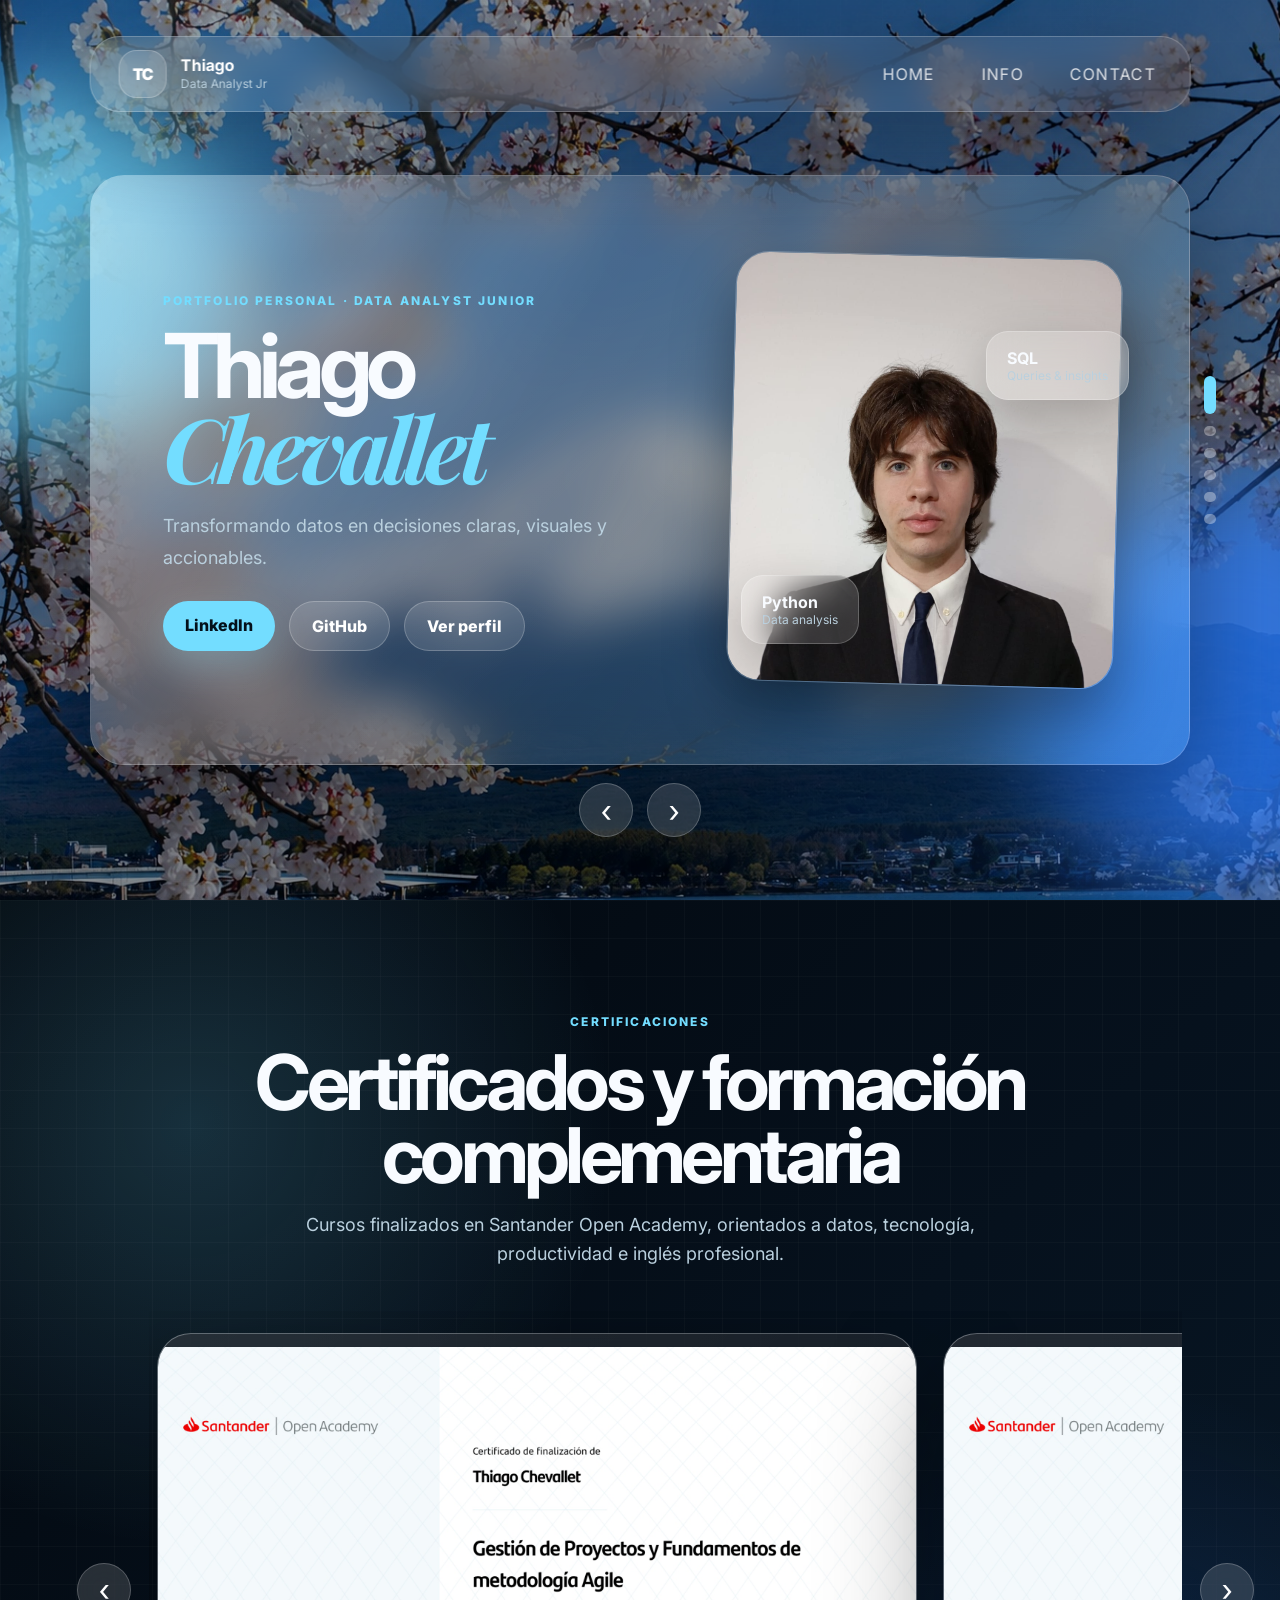
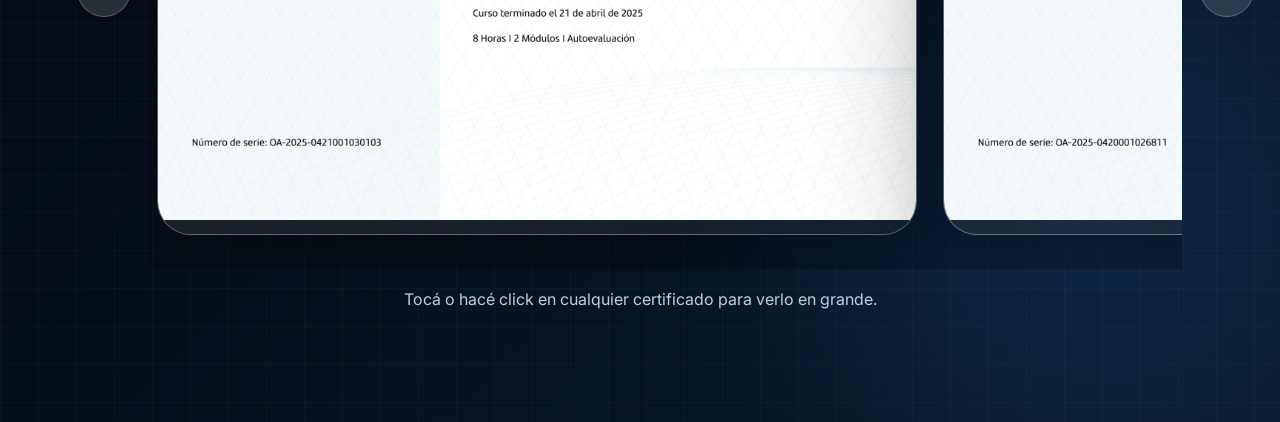
==== index.html @ ec5075a6 "se editó el index" ====
<!doctype html>
<html lang="es">
<head>
  <meta charset="UTF-8" />
  <meta name="viewport" content="width=device-width, initial-scale=1.0" />
  <title>Thiago Chevallet | Data Analyst Jr</title>
  <link rel="preconnect" href="https://fonts.googleapis.com">
  <link rel="preconnect" href="https://fonts.gstatic.com" crossorigin>
  <link href="https://fonts.googleapis.com/css2?family=Inter:wght@400;500;600;700;800;900&family=Playfair+Display:wght@600;700&display=swap" rel="stylesheet">
  <link rel="stylesheet" href="styles.css" />
</head>
<body>
  <main class="stage" aria-label="Portfolio artístico de Thiago Chevallet">
    <div class="ambient ambient-a"></div>
    <div class="ambient ambient-b"></div>
    <div class="grain"></div>

    <header class="topbar">
      <a class="brand" href="#" aria-label="Inicio">
        <span class="brand-mark">TC</span>
        <span class="brand-copy">
          <strong>Thiago</strong>
          <small>Data Analyst Jr</small>
        </span>
      </a>
      <nav>
        <button data-jump="0">Home</button>
        <button data-jump="2">Info</button>
        <button data-jump="6">Contact</button>
      </nav>
    </header>

    <section class="carousel" id="carousel">
      <article class="slide active" data-theme="hero">
        <div class="art-card hero-card">
          <div class="copy">
            <span class="eyebrow">Portfolio personal · Data Analyst Junior</span>
            <h1>Thiago<br><span>Chevallet</span></h1>
            <p>Transformando datos en decisiones claras, visuales y accionables.</p>
            <div class="actions">
              <a href="https://www.linkedin.com/in/thiago-chevallet/" target="_blank" rel="noreferrer">LinkedIn</a>
              <a href="#" class="ghost">GitHub</a>
              <button data-jump="2">Ver perfil</button>
            </div>
          </div>
          <div class="portrait-frame">
            <img src="assets/thiago.jpg" alt="Foto profesional de Thiago Chevallet">
          </div>
          <div class="floating-card card-one">
            <strong>Python</strong><span>Data analysis</span>
          </div>
          <div class="floating-card card-two">
            <strong>SQL</strong><span>Queries & insights</span>
          </div>
        </div>
      </article>

      <article class="slide" data-theme="quote">
        <div class="art-card quote-card">
          <span class="eyebrow">Inspiración</span>
          <blockquote>
            “Tu trabajo va a llenar gran parte de tu vida, la única manera de estar realmente satisfecho es hacer lo que creas que es un gran trabajo.”
          </blockquote>
          <p>Y la única manera de hacer un gran trabajo es amar lo que haces.</p>
          <cite>— Steve Jobs</cite>
        </div>
      </article>

      <article class="slide" data-theme="about">
        <div class="art-card split-card">
          <div class="copy">
            <span class="eyebrow">Sobre mí</span>
            <h2>Curiosidad, análisis y aprendizaje constante.</h2>
            <p>Soy estudiante de la Licenciatura en Sistemas de la Información en la UADER FCyT, con una fuerte motivación por iniciar mi carrera profesional como Analista de Datos Junior.</p>
            <p>Me destaco por mi capacidad analítica, curiosidad constante y enfoque autodidacta para incorporar herramientas clave del análisis de datos.</p>
          </div>
          <div class="info-grid">
            <div><b>23</b><span>años</span></div>
            <div><b>UADER</b><span>FCyT</span></div>
            <div><b>2°</b><span>año en curso</span></div>
            <div><b>CDU</b><span>Concepción del Uruguay</span></div>
          </div>
        </div>
      </article>

    <article class="slide" data-theme="skills">
  <div class="art-card dashboard-card">
    <div class="copy">
      <span class="eyebrow">Skills</span>
      <h2>Herramientas para leer, ordenar y visualizar datos.</h2>

      <button class="subjects-button" id="subjectsButton">
        Materias promocionadas
      </button>
    </div>

    <div class="skill-board" id="skillsPanel">
      <div class="skill"><span>Python</span><i style="--w:89%"></i></div>
      <div class="skill"><span>SQL</span><i style="--w:86%"></i></div>
      <div class="skill"><span>Excel</span><i style="--w:88%"></i></div>
      <div class="skill"><span>Power BI</span><i style="--w:84%"></i></div>
      <div class="skill"><span>Inglés técnico</span><i style="--w:82%"></i></div>
      <div class="skill"><span>Análisis de datos</span><i style="--w:90%"></i></div>
    </div>

    <div class="subjects-panel hidden" id="subjectsPanel">
      <div class="subject-item">Arquitectura de computadoras</div>
      <div class="subject-item">Cálculo diferencial e integral</div>
      <div class="subject-item">Derechos humanos y tecnología</div>
      <div class="subject-item">Fundamentos de programación</div>
      <div class="subject-item">Fundamentos de computación</div>
      <div class="subject-item">Lecto comprensión en inglés</div>
      <div class="subject-item">Lógica y álgebra</div>
      <div class="subject-item">Sistemas y organizaciones</div>
    </div>
  </div>
</article>

      <article class="slide" data-theme="goal">
        <div class="art-card goal-card">
          <span class="eyebrow">Objetivo profesional</span>
          <h2>Primera oportunidad como Data Analyst Jr.</h2>
          <p>Busco aplicar mis conocimientos en contextos reales, aprender de equipos con experiencia y aportar valor desde los datos.</p>
          <div class="mini-cards">
            <span>Dashboards</span>
            <span>Reportes</span>
            <span>Automatización</span>
            <span>Insights</span>
          </div>
        </div>
      </article>

   <article class="slide" data-theme="contact">
  <div class="art-card contact-card">

    <span class="eyebrow">Contacto</span>

    <h2>
      ¿Buscás un Data Analyst Jr con ganas de aprender y aportar valor?
    </h2>

    <p>
      Conectemos y conversemos sobre oportunidades, proyectos o desafíos donde
      los datos puedan generar impacto.
    </p>

    <div class="actions center">

      <a
        href="https://www.linkedin.com/in/thiago-chevallet/"
        target="_blank"
        rel="noreferrer"
      >
        Contactar por LinkedIn
      </a>

      <a
        href="https://github.com/kecleon20"
        target="_blank"
        rel="noreferrer"
        class="ghost"
      >
        Ver GitHub
      </a>

      <a
        href="mailto:chevallierthiago@gmail.com?subject=Contacto%20Portfolio%20Thiago%20Chevallet&body=Hola%20Thiago,%20vi%20tu%20portfolio%20y%20quiero%20contactarte."
        class="ghost"
      >
        Correo
      </a>

    </div>

    <p class="email-text">
      chevallierthiago@gmail.com
    </p>

  </div>
</article>
</section>

<div class="controls" aria-label="Controles del carrusel">
  <button id="prev" aria-label="Slide anterior">‹</button>
  <button id="next" aria-label="Slide siguiente">›</button>
</div>

<div class="dots" id="dots" aria-label="Indicadores del carrusel"></div>
</main>
<section class="certificates-section" id="certificaciones">
  <div class="certificates-header">
    <span class="eyebrow">Certificaciones</span>
    <h2>Certificados y formación complementaria</h2>
    <p>
      Cursos finalizados en Santander Open Academy, orientados a datos,
      tecnología, productividad e inglés profesional.
    </p>
  </div>

  <div class="certificates-slider">
    <button class="cert-control" id="certPrev" aria-label="Certificado anterior">‹</button>

    <div class="certificates-track" id="certificatesTrack">
      <article class="certificate-card">
        <button class="certificate-open" type="button" aria-label="Ampliar certificado Gestión de Proyectos y Agile">
          <img src="./assets/cert-agile.jpg" alt="Certificado Gestión de Proyectos y Agile" loading="lazy">
        </button>
      </article>

      <article class="certificate-card">
        <button class="certificate-open" type="button" aria-label="Ampliar certificado Introducción a la Ciencia de Datos">
          <img src="./assets/cert-data.jpg" alt="Certificado Introducción a la Ciencia de Datos" loading="lazy">
        </button>
      </article>

      <article class="certificate-card">
        <button class="certificate-open" type="button" aria-label="Ampliar certificado Business English">
          <img src="./assets/cert-english.jpg" alt="Certificado Business English" loading="lazy">
        </button>
      </article>

      <article class="certificate-card">
        <button class="certificate-open" type="button" aria-label="Ampliar certificado Excel">
          <img src="./assets/cert-excel.jpg" alt="Certificado Excel" loading="lazy">
        </button>
      </article>

      <article class="certificate-card">
        <button class="certificate-open" type="button" aria-label="Ampliar certificado Python">
          <img src="./assets/cert-python.jpg" alt="Certificado Python" loading="lazy">
        </button>
      </article>

      <article class="certificate-card">
        <button class="certificate-open" type="button" aria-label="Ampliar certificado Escritura efectiva y persuasiva">
          <img src="./assets/cert-writing.jpg" alt="Certificado Escritura efectiva y persuasiva" loading="lazy">
        </button>
      </article>

      <article class="certificate-card">
        <button class="certificate-open" type="button" aria-label="Ampliar certificado C1 Inglés">
          <img src="./assets/C1-ingles.jpg" data-fallbacks="./assets/C1-ingles.png,./assets/C1-ingles.webp,./assets/C1-ingles.jpeg,./assetts/C1-imagenes/C1-ingles.jpg,./assetts/C1-imagenes/C1-ingles.png,./assetts/C1-imagenes/C1-ingles.webp,./assetts/C1-imagenes/C1-ingles.jpeg" alt="Certificado C1 Inglés" loading="lazy">
        </button>
      </article>
    </div>

    <button class="cert-control" id="certNext" aria-label="Certificado siguiente">›</button>
  </div>

  <p class="cert-hint">Tocá o hacé click en cualquier certificado para verlo en grande.</p>
</section>

<div class="image-lightbox" id="imageLightbox" aria-hidden="true">
  <div class="lightbox-panel" role="dialog" aria-modal="true" aria-label="Vista ampliada del certificado">
    <div class="lightbox-toolbar">
      <button type="button" id="zoomOut" aria-label="Alejar">−</button>
      <button type="button" id="zoomReset" aria-label="Restablecer zoom">100%</button>
      <button type="button" id="zoomIn" aria-label="Acercar">+</button>
      <a id="openFullImage" href="#" target="_blank" rel="noreferrer">Ver completa</a>
      <button type="button" id="closeLightbox" aria-label="Cerrar">×</button>
    </div>
    <div class="lightbox-canvas" id="lightboxCanvas">
      <img id="lightboxImage" src="" alt="Certificado ampliado">
    </div>
  </div>
</div>

<script src="script.js"></script>
</body>
</html>
---- styles.css ----
:root {
  --bg-dark: #02070d;
  --bg-blue: #06111d;

  --text-main: #f8fbff;
  --text-muted: #bad0de;

  --cyan: #73ddff;
  --blue: #2c7dff;

  --glass-bg: rgba(255, 255, 255, 0.12);
  --glass-soft: rgba(255, 255, 255, 0.08);
  --border-soft: rgba(255, 255, 255, 0.22);

  --shadow-lg: 0 45px 120px rgba(0, 0, 0, 0.42);
  --shadow-md: 0 30px 80px rgba(0, 0, 0, 0.28);

  --radius-xl: 34px;
  --radius-lg: 30px;
  --radius-md: 22px;

  --transition: 0.25s ease;
}

/* =========================
   RESET BASE
========================= */

* {
  box-sizing: border-box;
}

html,
body {
  margin: 0;
  width: 100%;
  min-height: 100%;
  font-family: Inter, system-ui, sans-serif;
  background: var(--bg-dark);
  color: var(--text-main);
}

body {
  overflow-x: hidden;
  overflow-y: auto;
}
button,
a {
  font: inherit;
}

/* =========================
   BACKGROUND GENERAL
========================= */

.stage {
  position: relative;
  width: 100vw;
  height: 100vh;
  overflow: hidden;

  background:
    radial-gradient(circle at 20% 15%, rgba(115, 221, 255, 0.25), transparent 30%),
    radial-gradient(circle at 80% 80%, rgba(44, 125, 255, 0.22), transparent 30%),
    linear-gradient(135deg, #06111d, #02070d 60%, #081827);
}

/* Fondo principal: assets/hero.jpg */
.stage::before {
  content: "";
  position: absolute;
  inset: 0;

  background-image: url("assets/hero.jpg");
  background-size: cover;
  background-position: center;
  background-repeat: no-repeat;

  opacity: 0.55;
  filter: none;
  transform: none;
  pointer-events: none;
}

.grain {
  position: absolute;
  inset: 0;
  pointer-events: none;
  opacity: 0.18;

  background-image:
    linear-gradient(0deg, rgba(255, 255, 255, 0.03) 1px, transparent 1px),
    linear-gradient(90deg, rgba(255, 255, 255, 0.03) 1px, transparent 1px);
  background-size: 42px 42px;
}

.ambient {
  position: absolute;
  border-radius: 999px;
  filter: blur(50px);
  opacity: 0.75;
  animation: float 9s ease-in-out infinite alternate;
}

.ambient-a {
  width: 360px;
  height: 360px;
  top: 10%;
  left: -120px;
  background: var(--cyan);
}

.ambient-b {
  width: 420px;
  height: 420px;
  right: -160px;
  bottom: 0;
  background: var(--blue);
  animation-delay: 1.4s;
}

@keyframes float {
  to {
    transform: translate3d(35px, -25px, 0) scale(1.08);
  }
}

/* =========================
   NAVBAR
========================= */

.topbar {
  position: absolute;
  z-index: 20;
  top: 4vh;
  left: 50%;
  transform: translateX(-50%);

  width: min(1120px, 86vw);
  height: 76px;
  padding: 0 28px;

  display: flex;
  align-items: center;
  justify-content: space-between;

  border: 1px solid var(--border-soft);
  border-radius: var(--radius-lg);
  background: var(--glass-soft);
  backdrop-filter: blur(22px);
  box-shadow: var(--shadow-md);
}

.brand {
  display: flex;
  align-items: center;
  gap: 14px;

  color: white;
  text-decoration: none;
}

.brand-mark {
  width: 48px;
  height: 48px;

  display: grid;
  place-items: center;

  border: 1px solid var(--border-soft);
  border-radius: 18px;
  background: rgba(255, 255, 255, 0.16);

  font-weight: 900;
  letter-spacing: -1px;
}

.brand-copy {
  display: flex;
  flex-direction: column;
  line-height: 1.05;
}

.brand-copy small {
  margin-top: 4px;
  color: var(--text-muted);
  font-size: 12px;
}

.topbar nav {
  display: flex;
  gap: 34px;
}

.topbar nav button {
  border: 0;
  background: transparent;
  color: white;

  text-transform: uppercase;
  letter-spacing: 0.08em;

  opacity: 0.82;
  cursor: pointer;
  transition: var(--transition);
}

.topbar nav button:hover {
  opacity: 1;
  color: var(--cyan);
}

/* =========================
   CAROUSEL
========================= */

.carousel {
  height: 100%;
  display: flex;
  transition: transform 0.9s cubic-bezier(0.22, 0.9, 0.22, 1);
}

.slide {
  min-width: 100vw;
  height: 100vh;
  padding: 130px 6vw 90px;

  display: grid;
  place-items: center;
}

/* =========================
   CARDS BASE
========================= */

.art-card {
  position: relative;
  width: min(1120px, 86vw);
  min-height: 590px;
  padding: 70px 72px;
  overflow: hidden;

  border: 1px solid var(--border-soft);
  border-radius: var(--radius-xl);
  background: linear-gradient(
    135deg,
    rgba(255, 255, 255, 0.18),
    rgba(255, 255, 255, 0.06)
  );
  backdrop-filter: blur(26px);
  box-shadow: var(--shadow-lg);
}

.art-card::before {
  content: "";
  position: absolute;
  inset: 0;

  background: linear-gradient(
    120deg,
    rgba(255, 255, 255, 0.22),
    transparent 40%,
    rgba(115, 221, 255, 0.14)
  );

  pointer-events: none;
}

.copy {
  position: relative;
  z-index: 2;
  max-width: 580px;
}

.eyebrow {
  display: inline-flex;
  margin-bottom: 18px;

  color: var(--cyan);
  font-size: 12px;
  font-weight: 800;
  letter-spacing: 0.18em;
  text-transform: uppercase;
}

.art-card h2,
.hero-card h1 {
  margin: 0;
  letter-spacing: -0.07em;
  line-height: 0.9;
}

.hero-card h1 {
  font-size: clamp(46px, 7vw, 92px);
}

.hero-card h1 span {
  color: var(--cyan);
  font-family: "Playfair Display", serif;
  font-style: italic;
}

.art-card h2 {
  font-size: clamp(38px, 5.8vw, 76px);
}

.art-card p {
  position: relative;
  z-index: 2;

  color: var(--text-muted);
  font-size: 18px;
  line-height: 1.75;
}

/* =========================
   HERO
========================= */

.hero-card {
  display: grid;
  grid-template-columns: 1.08fr 0.8fr;
  align-items: center;
  gap: 46px;
}

.portrait-frame {
  position: relative;
  z-index: 2;

  height: 430px;
  overflow: hidden;

  border: 1px solid var(--border-soft);
  border-radius: var(--radius-xl);
  box-shadow: 0 30px 60px rgba(0, 0, 0, 0.35);

  transform: rotate(1.5deg);
}

.portrait-frame img {
  width: 100%;
  height: 100%;
  object-fit: cover;
  object-position: 50% 18%;
  filter: saturate(0.95) contrast(1.05);
}

/* =========================
   BUTTONS
========================= */

.actions {
  position: relative;
  z-index: 5;

  display: flex;
  flex-wrap: wrap;
  gap: 14px;

  margin-top: 28px;
}

.actions a,
.actions button {
  padding: 14px 22px;

  border: 0;
  border-radius: 999px;

  background: var(--cyan);
  color: #03101a;

  font-weight: 800;
  text-decoration: none;

  cursor: pointer;
  box-shadow: 0 14px 35px rgba(115, 221, 255, 0.22);
  transition: var(--transition);
}

.actions .ghost,
.actions button {
  border: 1px solid var(--border-soft);
  background: rgba(255, 255, 255, 0.12);
  color: white;
  box-shadow: none;
}

.actions a:hover,
.actions button:hover {
  transform: translateY(-3px);
}

/* =========================
   FLOATING CARDS
========================= */

.floating-card {
  position: absolute;
  z-index: 4;

  display: flex;
  flex-direction: column;

  padding: 16px 20px;

  border: 1px solid var(--border-soft);
  border-radius: var(--radius-md);
  background: rgba(255, 255, 255, 0.13);
  backdrop-filter: blur(18px);
  box-shadow: 0 18px 50px rgba(0, 0, 0, 0.24);
}

.floating-card span {
  color: var(--text-muted);
  font-size: 12px;
}

.card-one {
  right: 330px;
  bottom: 120px;
}

.card-two {
  top: 155px;
  right: 60px;
}

/* =========================
   QUOTE
========================= */

.quote-card {
  display: flex;
  flex-direction: column;
  justify-content: center;
  text-align: center;
}

.quote-card blockquote {
  position: relative;
  z-index: 2;

  max-width: 940px;
  margin: 0 auto;

  font-family: "Playfair Display", serif;
  font-size: clamp(34px, 5.5vw, 72px);
  line-height: 1.05;
}

.quote-card cite {
  color: var(--cyan);
  font-style: normal;
  font-weight: 800;
}

/* =========================
   ABOUT
========================= */

.split-card {
  display: grid;
  grid-template-columns: 1.1fr 0.9fr;
  align-items: center;
  gap: 60px;
}

.info-grid {
  position: relative;
  z-index: 2;

  display: grid;
  grid-template-columns: repeat(2, 1fr);
  gap: 18px;
}

.info-grid div {
  min-height: 150px;
  padding: 26px;

  display: flex;
  flex-direction: column;
  justify-content: end;

  border: 1px solid var(--border-soft);
  border-radius: var(--radius-lg);
  background: rgba(255, 255, 255, 0.1);
}

.info-grid b {
  color: var(--cyan);
  font-size: 44px;
}

.info-grid span {
  color: var(--text-muted);
}

/* =========================
   SKILLS
========================= */

.dashboard-card {
  display: grid;
  grid-template-columns: 0.85fr 1.15fr;
  align-items: center;
  gap: 50px;
}

.skill-board {
  position: relative;
  z-index: 2;

  display: grid;
  gap: 18px;
}

.skill {
  padding: 18px;

  border: 1px solid var(--border-soft);
  border-radius: var(--radius-md);
  background: rgba(0, 0, 0, 0.17);
}

.skill span {
  font-weight: 800;
}

.skill i {
  display: block;

  width: var(--w);
  height: 10px;
  margin-top: 12px;

  border-radius: 999px;
  background: linear-gradient(90deg, var(--cyan), var(--blue));
  box-shadow: 0 0 24px rgba(115, 221, 255, 0.35);
}

/* =========================
   EDUCATION / GOAL / CONTACT
========================= */

.education-card,
.goal-card,
.contact-card {
  display: flex;
  flex-direction: column;
  align-items: center;
  justify-content: center;

  text-align: center;
}

.timeline {
  position: relative;
  z-index: 2;

  width: min(560px, 100%);
  margin-top: 32px;

  display: grid;
  grid-template-columns: 1fr auto 1fr;
  align-items: center;
  gap: 18px;
}

.timeline span {
  height: 1px;
  background: var(--border-soft);
}

.timeline strong {
  padding: 12px 18px;

  border: 1px solid var(--border-soft);
  border-radius: 999px;
  background: rgba(255, 255, 255, 0.09);

  color: var(--cyan);
}

.mini-cards {
  position: relative;
  z-index: 2;

  display: flex;
  flex-wrap: wrap;
  justify-content: center;
  gap: 14px;

  margin-top: 28px;
}

.mini-cards span {
  padding: 14px 18px;

  border: 1px solid var(--border-soft);
  border-radius: 20px;
  background: rgba(255, 255, 255, 0.1);

  color: white;
  font-weight: 800;
}

.center {
  justify-content: center;
}

/* =========================
   CONTROLS
========================= */

.controls {
  position: absolute;
  z-index: 30;
  bottom: 7vh;
  left: 50%;
  transform: translateX(-50%);

  display: flex;
  gap: 14px;
}

.controls button {
  width: 54px;
  height: 54px;

  border: 1px solid var(--border-soft);
  border-radius: 999px;

  background: rgba(255, 255, 255, 0.14);
  color: white;

  font-size: 32px;
  cursor: pointer;
  backdrop-filter: blur(18px);
  transition: var(--transition);
}

.controls button:hover {
  background: var(--cyan);
  color: var(--bg-dark);
}

.dots {
  position: absolute;
  z-index: 30;
  top: 50%;
  right: 5vw;
  transform: translateY(-50%);

  display: flex;
  flex-direction: column;
  gap: 12px;
}

.dots button {
  width: 10px;
  height: 10px;

  border: 0;
  border-radius: 999px;

  background: rgba(255, 255, 255, 0.35);
  cursor: pointer;
  transition: var(--transition);
}

.dots button.active {
  height: 38px;
  background: var(--cyan);
}

/* =========================
   RESPONSIVE TABLET + MOBILE
========================= */

@media (max-width: 900px) {

  body {
    overflow-x: hidden;
    overflow-y: auto;
  }

  .stage {
    height: auto;
    min-height: 100vh;
    overflow: visible;

    background:
      linear-gradient(
        135deg,
        rgba(2, 7, 13, 0.35),
        rgba(6, 17, 29, 0.45)
      );
  }

  .topbar {
    top: 16px;
    width: calc(100vw - 24px);

    height: auto;
    padding: 14px 18px;

    border-radius: 24px;
    gap: 18px;
  }

  .topbar nav {
    gap: 14px;
  }

  .topbar nav button {
    font-size: 12px;
  }

  .carousel {
    height: auto;
  }

  .slide {
    min-height: 100vh;
    height: auto;

    padding:
      120px
      16px
      120px;

    display: flex;
    align-items: flex-start;
    justify-content: center;
  }

  .art-card {
    width: 100%;
    min-height: auto;

    padding:
      34px
      24px
      42px;

    border-radius: 30px;
  }

  .hero-card,
  .split-card,
  .dashboard-card {
    grid-template-columns: 1fr;
    gap: 28px;
  }

  .copy {
    max-width: 100%;
  }

  .hero-card h1,
  .art-card h2 {
    font-size: clamp(38px, 11vw, 62px);
    line-height: 0.92;
  }

  .art-card p {
    font-size: 15px;
    line-height: 1.7;
  }

  /* FOTO */

  .portrait-frame {
    display: block;

    width: 100%;
    max-width: 360px;

    height: 420px;

    margin-inline: auto;

    transform: none;
    border-radius: 30px;
  }

  .portrait-frame img {
    object-position: center top;
  }

  /* FLOATING CARDS */

  .floating-card {
    display: none;
  }

  /* ABOUT */

  .info-grid {
    grid-template-columns: repeat(2, 1fr);
    gap: 14px;
  }

  .info-grid div {
    min-height: 120px;
    padding: 18px;
  }

  .info-grid b {
    font-size: 28px;
  }

  /* SKILLS */

  .skill-board {
    gap: 12px;
  }

  .skill {
    padding: 16px;
  }

  /* QUOTE */

  .quote-card blockquote {
    font-size: clamp(32px, 8vw, 54px);
    line-height: 1.08;
  }

  /* BUTTONS */

  .actions {
    gap: 12px;
  }

  .actions a,
  .actions button {
    flex: 1 1 auto;

    justify-content: center;
    text-align: center;
  }

  /* CONTROLS */

  .controls {
    bottom: 22px;
  }

  .dots {
    top: auto;
    right: auto;

    bottom: 90px;
    left: 50%;

    transform: translateX(-50%);
    flex-direction: row;
  }

  .dots button.active {
    width: 34px;
    height: 10px;
  }
}


/* =========================
   SMALL MOBILE
========================= */

@media (max-width: 520px) {

  .topbar {
    padding: 12px 14px;
  }

  .topbar nav button:nth-child(2) {
    display: none;
  }

  .brand-copy small {
    display: none;
  }

  .brand-mark {
    width: 42px;
    height: 42px;
  }

  .slide {
    padding:
      110px
      12px
      120px;
  }

  .art-card {
    padding:
      26px
      18px
      34px;

    border-radius: 26px;
  }

  .hero-card h1,
  .art-card h2 {
    font-size: clamp(34px, 12vw, 48px);
  }

  .portrait-frame {
    height: 360px;
    max-width: 100%;
  }

  .actions {
    flex-direction: column;
  }

  .actions a,
  .actions button {
    width: 100%;
  }

  .info-grid {
    grid-template-columns: 1fr;
  }

  .info-grid div {
    min-height: auto;
  }

  .quote-card blockquote {
    font-size: clamp(28px, 10vw, 42px);
  }

  .controls button {
    width: 46px;
    height: 46px;
  }
}
.subjects-button {
  margin-top: 28px;
  padding: 14px 22px;

  border: 1px solid var(--border-soft);
  border-radius: 999px;

  background: var(--cyan);
  color: #03101a;

  font-weight: 800;
  cursor: pointer;

  box-shadow: 0 14px 35px rgba(115, 221, 255, 0.22);
  transition: var(--transition);
}

.subjects-button:hover {
  transform: translateY(-3px);
  background: white;
}

.subjects-panel {
  position: relative;
  z-index: 2;

  display: grid;
  grid-template-columns: repeat(2, 1fr);
  gap: 14px;
}

.subject-item {
  padding: 18px;

  border: 1px solid var(--border-soft);
  border-radius: 22px;

  background: rgba(0, 0, 0, 0.17);
  color: white;

  font-weight: 700;
}

.hidden {
  display: none;
}

@media (max-width: 900px) {
  .subjects-panel {
    grid-template-columns: 1fr;
    gap: 10px;
  }

  .subject-item {
    padding: 14px;
    font-size: 14px;
  }
}
.email-text {
  margin-top: 22px;

  color: var(--cyan);
  font-weight: 700;
  font-size: 15px;
  letter-spacing: 0.04em;

  opacity: 0.95;
}

.certificates-section {
  position: relative;
  min-height: 100vh;
  padding: 110px 6vw;
  overflow: hidden;
  background:
    radial-gradient(circle at 15% 20%, rgba(115, 221, 255, 0.18), transparent 30%),
    radial-gradient(circle at 85% 80%, rgba(44, 125, 255, 0.18), transparent 30%),
    linear-gradient(135deg, #02070d, #06111d 55%, #081827);
}

.certificates-section::before {
  content: "";
  position: absolute;
  inset: 0;
  pointer-events: none;
  background:
    linear-gradient(rgba(255, 255, 255, 0.025) 1px, transparent 1px),
    linear-gradient(90deg, rgba(255, 255, 255, 0.025) 1px, transparent 1px);
  background-size: 38px 38px;
}

.certificates-header,
.certificates-slider,
.cert-hint {
  position: relative;
  z-index: 1;
}

.certificates-header {
  width: min(1120px, 90vw);
  margin: 0 auto 42px;
  text-align: center;
}

.certificates-header h2 {
  margin: 0;
  font-size: clamp(38px, 6vw, 78px);
  line-height: 0.95;
  letter-spacing: -0.06em;
}

.certificates-header p {
  max-width: 680px;
  margin: 18px auto 0;
  color: var(--text-muted);
  font-size: 18px;
  line-height: 1.6;
}

.certificates-slider {
  width: min(1180px, 92vw);
  margin: 0 auto;
  display: flex;
  align-items: center;
  gap: 18px;
}

.certificates-track {
  display: flex;
  gap: 26px;
  overflow-x: auto;
  scroll-behavior: smooth;
  scroll-snap-type: x mandatory;
  padding: 22px 8px 34px;
  scrollbar-width: none;
}

.certificates-track::-webkit-scrollbar {
  display: none;
}

.certificate-card {
  position: relative;
  flex: 0 0 clamp(280px, 68vw, 760px);
  overflow: hidden;
  scroll-snap-align: center;
  border: 1px solid var(--border-soft);
  border-radius: 34px;
  background:
    linear-gradient(145deg, rgba(255, 255, 255, 0.16), rgba(255, 255, 255, 0.055)),
    rgba(255, 255, 255, 0.06);
  backdrop-filter: blur(22px);
  box-shadow: var(--shadow-lg);
  transition: transform 0.28s ease, border-color 0.28s ease, box-shadow 0.28s ease;
}

.certificate-card:hover {
  transform: translateY(-6px) scale(1.01);
  border-color: rgba(115, 221, 255, 0.55);
  box-shadow: 0 36px 100px rgba(44, 125, 255, 0.22);
}

.certificate-open {
  display: block;
  width: 100%;
  height: 100%;
  padding: 0;
  border: 0;
  background: transparent;
  cursor: zoom-in;
}

.certificate-card img {
  display: block;
  width: 100%;
  height: clamp(260px, 52vw, 500px);
  object-fit: contain;
  background: rgba(2, 7, 13, 0.42);
}

.certificate-card::after {
  content: "Click para ampliar";
  position: absolute;
  left: 18px;
  bottom: 18px;
  padding: 9px 13px;
  border: 1px solid rgba(255, 255, 255, 0.18);
  border-radius: 999px;
  background: rgba(2, 7, 13, 0.62);
  color: white;
  font-size: 12px;
  font-weight: 800;
  opacity: 0;
  transform: translateY(8px);
  transition: 0.25s ease;
  pointer-events: none;
}

.certificate-card:hover::after {
  opacity: 1;
  transform: translateY(0);
}

.cert-control {
  flex: 0 0 54px;
  width: 54px;
  height: 54px;
  border: 1px solid var(--border-soft);
  border-radius: 999px;
  background: rgba(255, 255, 255, 0.14);
  color: white;
  font-size: 32px;
  cursor: pointer;
  backdrop-filter: blur(18px);
  transition: var(--transition);
}

.cert-control:hover {
  background: var(--cyan);
  color: var(--bg-dark);
}

.cert-hint {
  width: min(760px, 90vw);
  margin: 18px auto 0;
  color: var(--text-muted);
  text-align: center;
  line-height: 1.6;
}

.image-lightbox {
  position: fixed;
  inset: 0;
  z-index: 200;
  display: none;
  padding: 18px;
  background: rgba(0, 0, 0, 0.82);
  backdrop-filter: blur(14px);
}

.image-lightbox.active {
  display: grid;
  place-items: center;
}

.lightbox-panel {
  width: min(1180px, 96vw);
  height: min(820px, 92svh);
  display: grid;
  grid-template-rows: auto 1fr;
  overflow: hidden;
  border: 1px solid rgba(255, 255, 255, 0.18);
  border-radius: 26px;
  background: #04101b;
  box-shadow: 0 40px 110px rgba(0, 0, 0, 0.55);
}

.lightbox-toolbar {
  display: flex;
  align-items: center;
  gap: 10px;
  padding: 12px;
  border-bottom: 1px solid rgba(255, 255, 255, 0.12);
  background: rgba(255, 255, 255, 0.06);
}

.lightbox-toolbar button,
.lightbox-toolbar a {
  min-width: 42px;
  height: 42px;
  padding: 0 14px;
  display: inline-grid;
  place-items: center;
  border: 1px solid rgba(255, 255, 255, 0.18);
  border-radius: 999px;
  background: rgba(255, 255, 255, 0.1);
  color: white;
  text-decoration: none;
  font-weight: 800;
  cursor: pointer;
}

.lightbox-toolbar a {
  margin-left: auto;
  background: var(--cyan);
  color: #03101a;
}

#closeLightbox {
  font-size: 26px;
}

.lightbox-canvas {
  overflow: auto;
  display: grid;
  place-items: center;
  padding: 28px;
}

.lightbox-canvas img {
  max-width: 100%;
  max-height: 100%;
  transform-origin: center center;
  transition: transform 0.18s ease;
  border-radius: 12px;
  background: white;
}

@media (max-width: 900px) {
  .certificates-slider {
    width: min(760px, 100%);
    gap: 10px;
  }

  .cert-control {
    position: absolute;
    z-index: 2;
    top: 50%;
    transform: translateY(-50%);
  }

  #certPrev { left: 4px; }
  #certNext { right: 4px; }

  .certificates-track {
    padding-inline: 42px;
  }

  .certificate-card {
    flex-basis: min(76vw, 520px);
  }

  .certificate-card img {
    height: clamp(230px, 70vw, 420px);
  }
}

@media (max-width: 520px) {
  .certificates-section {
    padding: 72px 10px 90px;
  }

  .certificates-header h2 {
    font-size: clamp(31px, 10vw, 42px);
    line-height: 1.02;
  }

  .certificates-header p {
    font-size: 15px;
  }

  .certificates-track {
    gap: 16px;
    padding-inline: 42px;
  }

  .certificate-card {
    flex-basis: 72vw;
    border-radius: 22px;
  }

  .certificate-card img {
    height: 290px;
  }

  .lightbox-toolbar {
    flex-wrap: wrap;
  }

  .lightbox-toolbar a {
    margin-left: 0;
  }

  .lightbox-canvas {
    padding: 14px;
  }
}
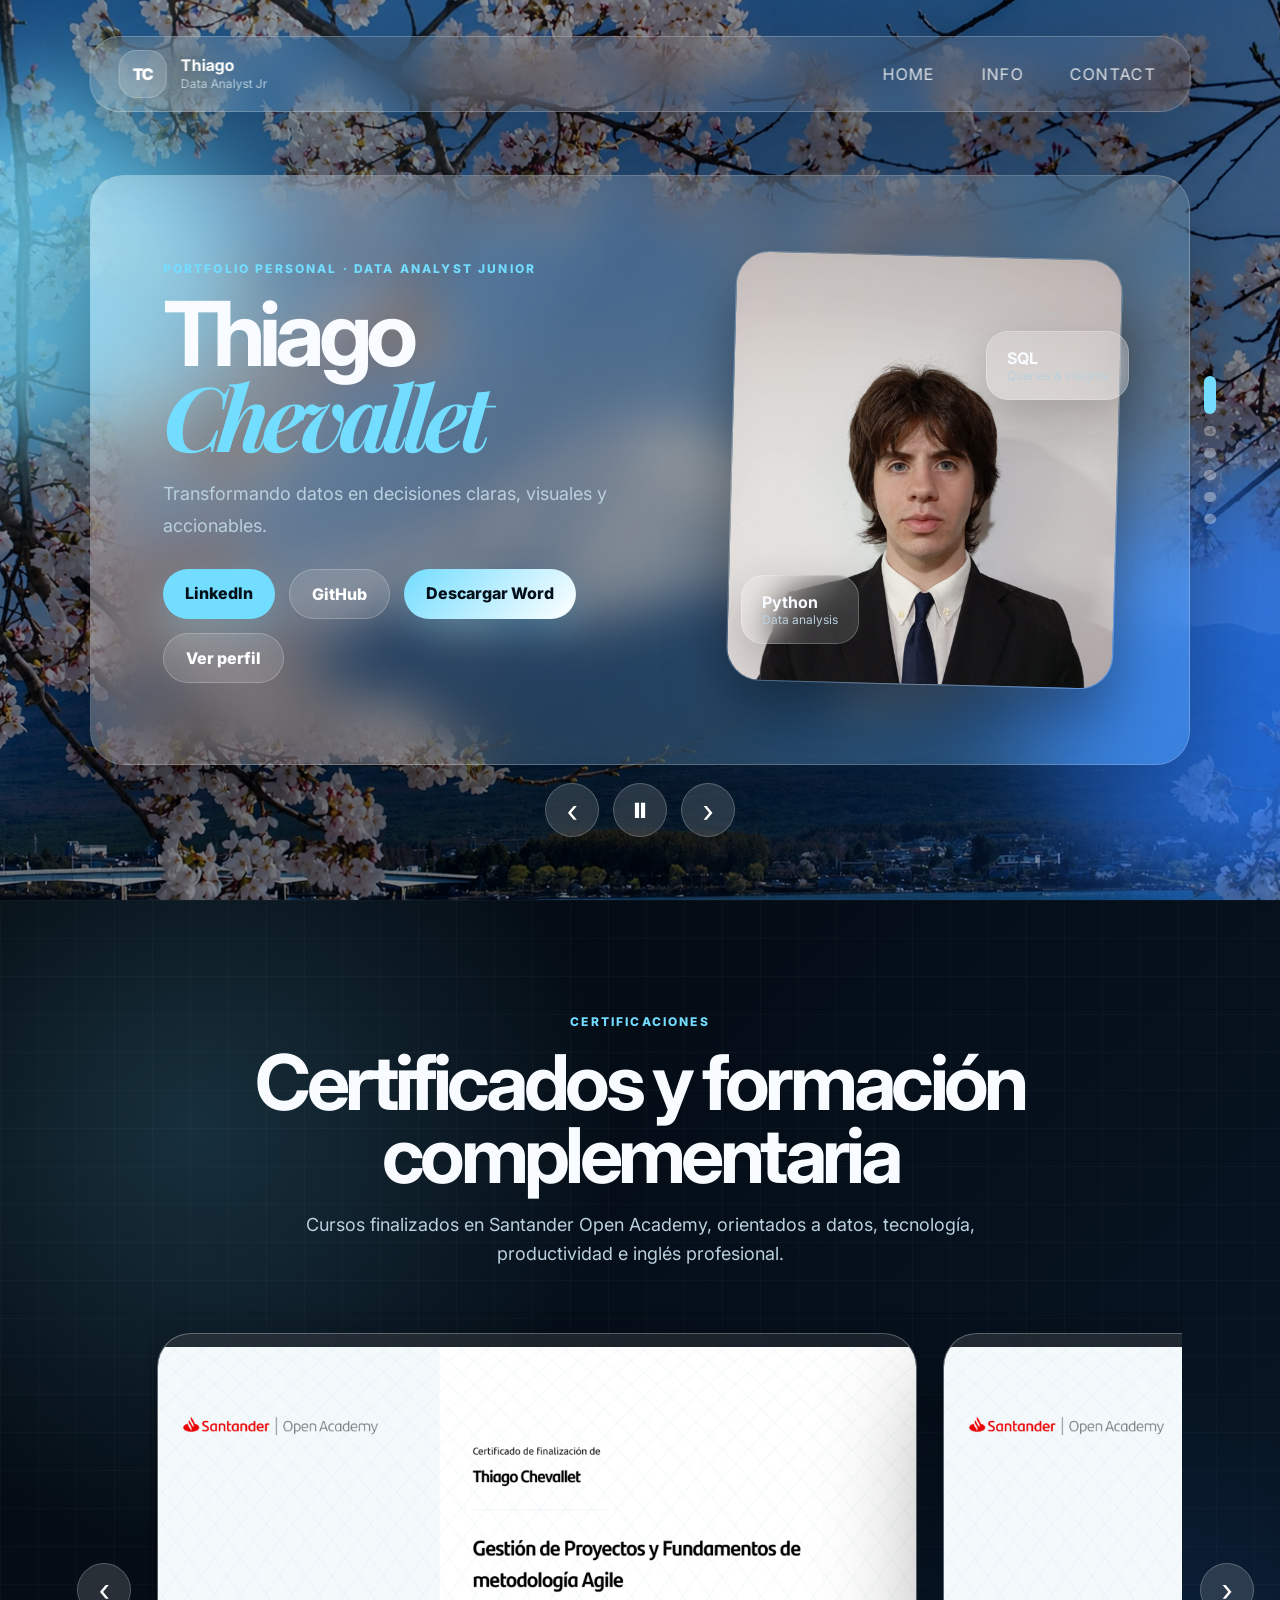
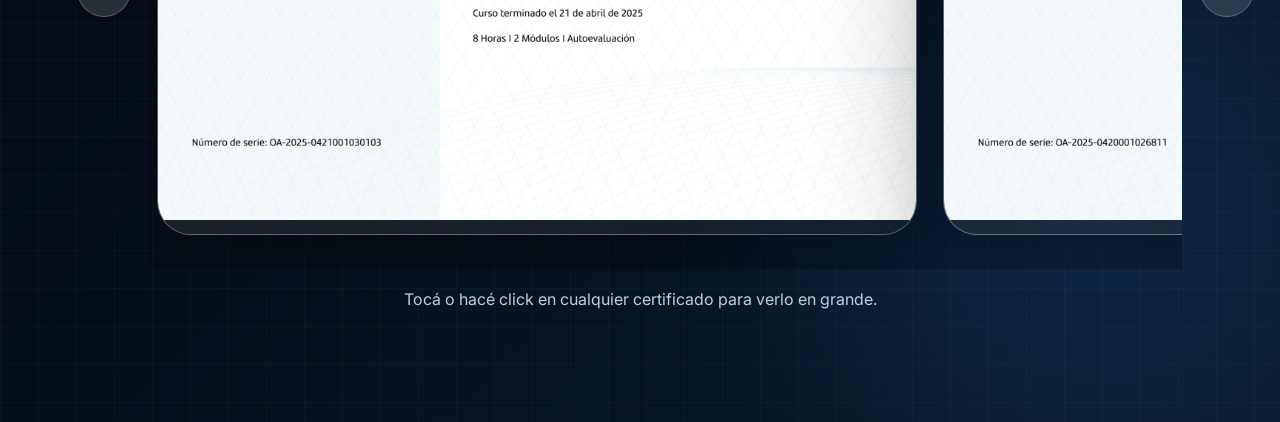
==== commit 84ffc581: "cambios 1.0 commit" ====
--- a/index.html
+++ b/index.html
@@ -40,6 +40,7 @@
             <div class="actions">
               <a href="https://www.linkedin.com/in/thiago-chevallet/" target="_blank" rel="noreferrer">LinkedIn</a>
               <a href="#" class="ghost">GitHub</a>
+              <a href="assets/Thiago-Chevallet-CV.docx" class="download-word" download>Descargar Word</a>
               <button data-jump="2">Ver perfil</button>
             </div>
           </div>
@@ -182,6 +183,7 @@
 
 <div class="controls" aria-label="Controles del carrusel">
   <button id="prev" aria-label="Slide anterior">‹</button>
+  <button id="pauseCarousel" aria-label="Pausar carrusel" aria-pressed="false">Ⅱ</button>
   <button id="next" aria-label="Slide siguiente">›</button>
 </div>
 
--- a/styles.css
+++ b/styles.css
@@ -1320,3 +1320,136 @@
     padding: 14px;
   }
 }
+
+
+/* =========================
+   AJUSTES SOLICITADOS
+   - Carrusel más lento y pausado desde JS
+   - Mejor contraste en panel info
+   - Carrusel fijo en mobile
+   - Flechas laterales visibles en mobile
+========================= */
+
+.download-word {
+  background: linear-gradient(135deg, var(--cyan), #ffffff) !important;
+  color: #03101a !important;
+}
+
+#pauseCarousel {
+  font-size: 21px;
+  font-weight: 900;
+}
+
+#pauseCarousel[aria-pressed="true"] {
+  background: var(--cyan);
+  color: var(--bg-dark);
+}
+
+/* Panel Info / Sobre mí: texto más oscuro y legible sobre la foto/fondo */
+.split-card::after {
+  content: "";
+  position: absolute;
+  inset: 0;
+  z-index: 1;
+  background: linear-gradient(
+    135deg,
+    rgba(2, 7, 13, 0.64),
+    rgba(2, 7, 13, 0.36)
+  );
+  pointer-events: none;
+}
+
+.split-card .copy,
+.split-card .info-grid {
+  position: relative;
+  z-index: 2;
+}
+
+.split-card p,
+.split-card .info-grid span {
+  color: #d7e4ec;
+}
+
+@media (max-width: 900px) {
+  html,
+  body {
+    width: 100%;
+    max-width: 100%;
+    overflow-x: hidden;
+  }
+
+  .stage {
+    height: 100svh;
+    min-height: 100svh;
+    overflow: hidden;
+  }
+
+  .carousel {
+    height: 100%;
+    will-change: transform;
+    touch-action: pan-y;
+  }
+
+  .slide {
+    height: 100svh;
+    min-height: 100svh;
+    overflow-y: auto;
+    padding: 108px 52px 88px;
+    align-items: center;
+    -webkit-overflow-scrolling: touch;
+  }
+
+  .controls {
+    position: absolute;
+    top: 50%;
+    bottom: auto;
+    left: 0;
+    width: 100%;
+    padding: 0 10px;
+    transform: translateY(-50%);
+    justify-content: space-between;
+    pointer-events: none;
+  }
+
+  .controls button {
+    pointer-events: auto;
+    width: 46px;
+    height: 46px;
+    font-size: 30px;
+    background: rgba(2, 7, 13, 0.58);
+    box-shadow: 0 14px 35px rgba(0, 0, 0, 0.28);
+  }
+
+  #pauseCarousel {
+    position: absolute;
+    left: 50%;
+    bottom: -58px;
+    transform: translateX(-50%);
+    font-size: 18px;
+  }
+
+  .dots {
+    bottom: 24px;
+  }
+}
+
+@media (max-width: 520px) {
+  .slide {
+    padding: 98px 48px 86px;
+  }
+
+  .controls {
+    padding: 0 6px;
+  }
+
+  .controls button {
+    width: 42px;
+    height: 42px;
+    font-size: 28px;
+  }
+
+  .art-card {
+    max-height: calc(100svh - 150px);
+    overflow-y: auto;
+  }
+}
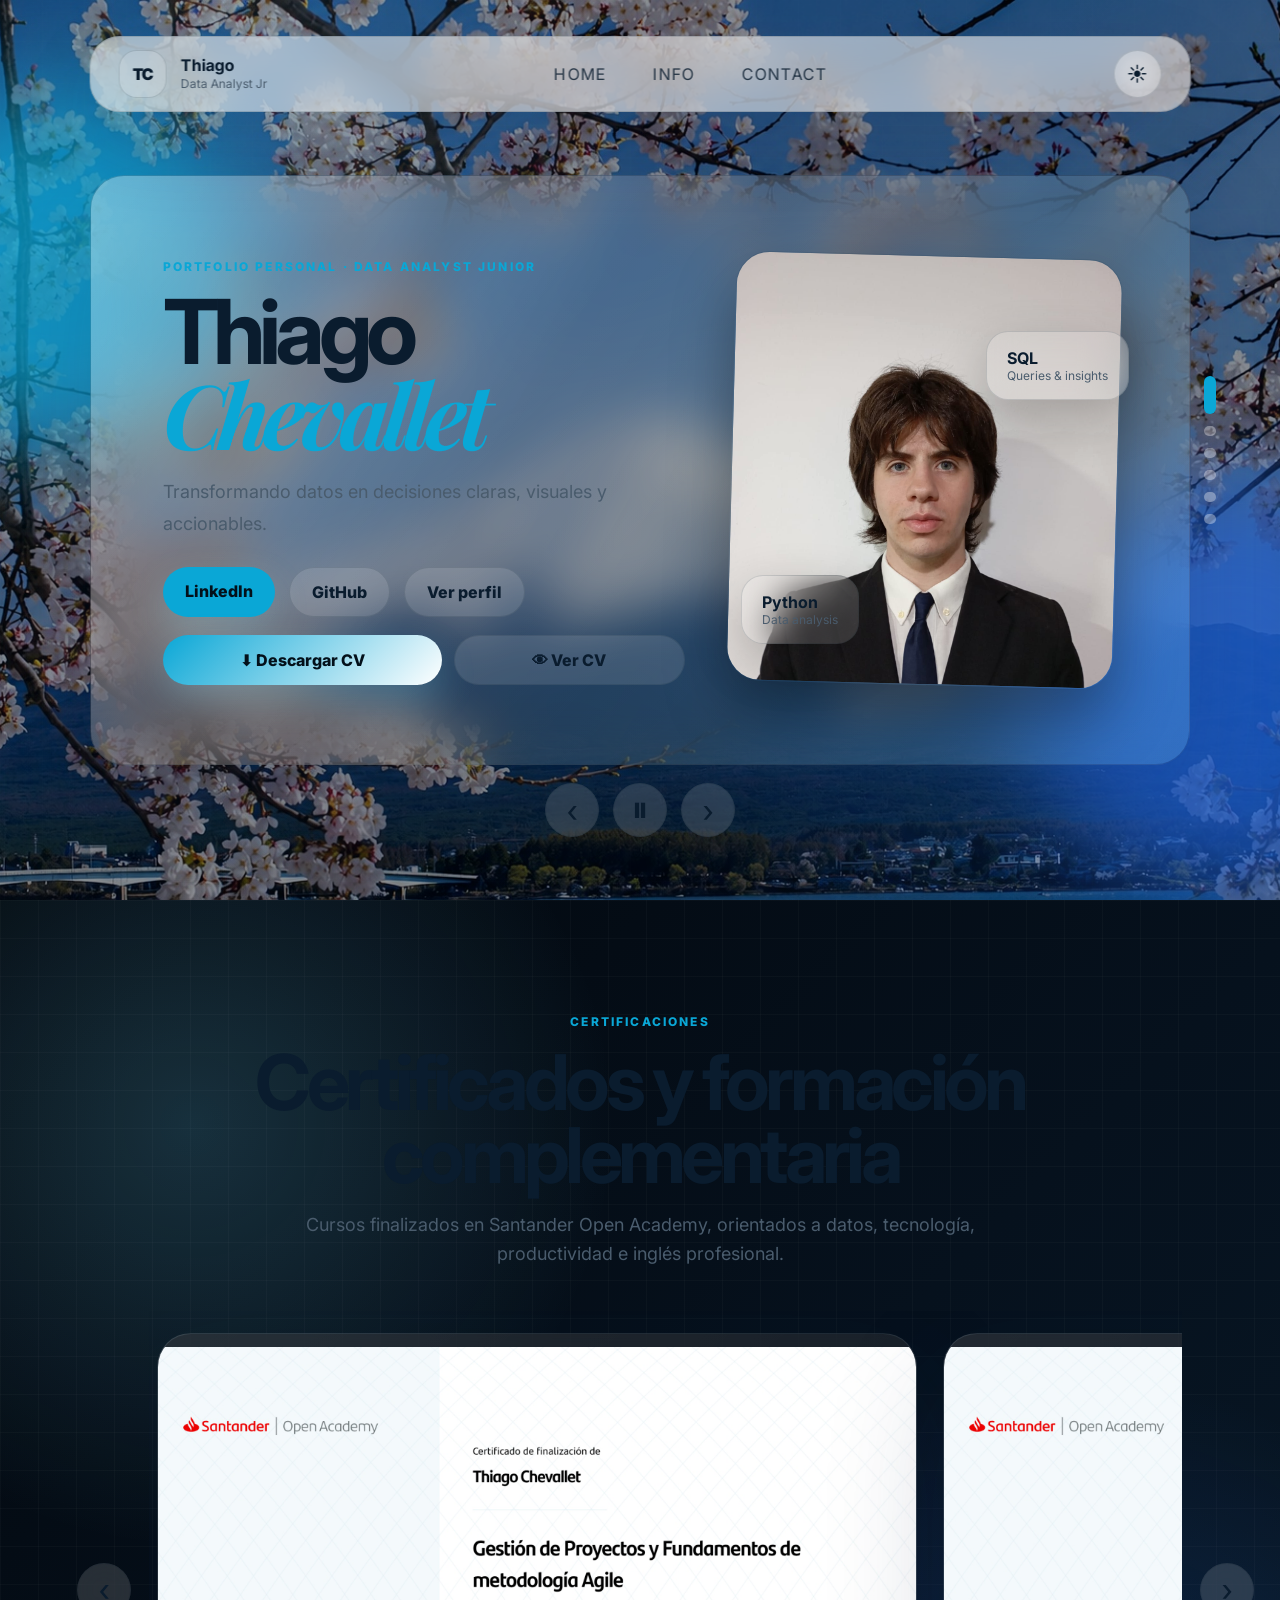
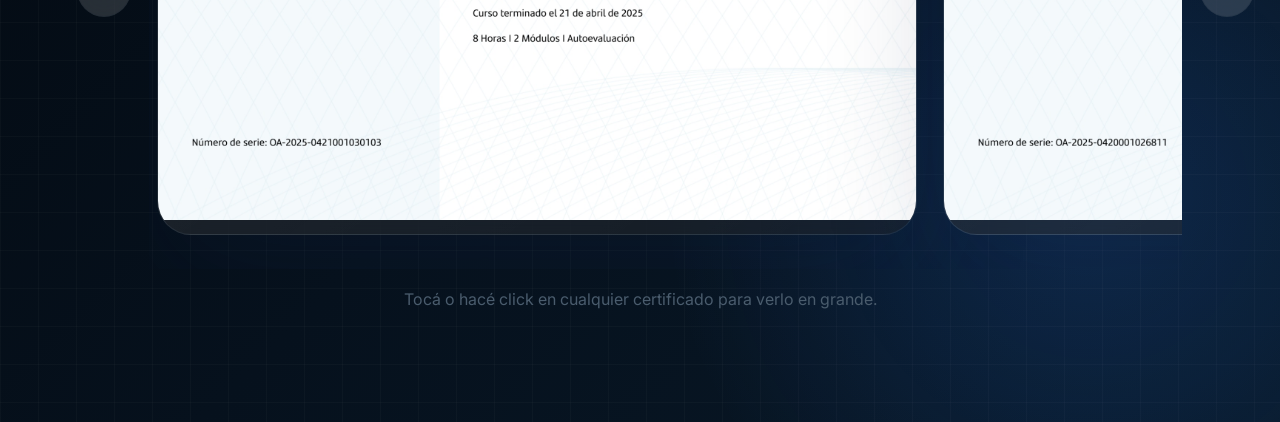
==== commit d20fffc6: "Actualizaciones necesarias: cv y disponibilidad móvil" ====
--- a/index.html
+++ b/index.html
@@ -2,7 +2,7 @@
 <html lang="es">
 <head>
   <meta charset="UTF-8" />
-  <meta name="viewport" content="width=device-width, initial-scale=1.0" />
+  <meta name="viewport" content="width=device-width, initial-scale=1.0, viewport-fit=cover" />
   <title>Thiago Chevallet | Data Analyst Jr</title>
   <link rel="preconnect" href="https://fonts.googleapis.com">
   <link rel="preconnect" href="https://fonts.gstatic.com" crossorigin>
@@ -28,6 +28,9 @@
         <button data-jump="2">Info</button>
         <button data-jump="6">Contact</button>
       </nav>
+      <button id="themeToggle" class="theme-toggle" aria-label="Cambiar tema">
+        <span class="theme-icon">🌙</span>
+      </button>
     </header>
 
     <section class="carousel" id="carousel">
@@ -39,9 +42,22 @@
             <p>Transformando datos en decisiones claras, visuales y accionables.</p>
             <div class="actions">
               <a href="https://www.linkedin.com/in/thiago-chevallet/" target="_blank" rel="noreferrer">LinkedIn</a>
-              <a href="#" class="ghost">GitHub</a>
-              <a href="assets/Thiago-Chevallet-CV.docx" class="download-word" download>Descargar Word</a>
+              <a href="https://github.com/kecleon20" target="_blank" rel="noreferrer" class="ghost">GitHub</a>
               <button data-jump="2">Ver perfil</button>
+            </div>
+
+            <div class="cv-actions">
+              <a
+                href="assets/CV_Thiago_Chevallet.pdf"
+                class="download-word"
+                download="CV Thiago Chevallet.pdf"
+              >⬇ Descargar CV</a>
+
+              <button
+                type="button"
+                class="preview-word"
+                data-pdf="assets/CV_Thiago_Chevallet.pdf"
+              >👁 Ver CV</button>
             </div>
           </div>
           <div class="portrait-frame">
@@ -60,7 +76,7 @@
         <div class="art-card quote-card">
           <span class="eyebrow">Inspiración</span>
           <blockquote>
-            “Tu trabajo va a llenar gran parte de tu vida, la única manera de estar realmente satisfecho es hacer lo que creas que es un gran trabajo.”
+            "Tu trabajo va a llenar gran parte de tu vida, la única manera de estar realmente satisfecho es hacer lo que creas que es un gran trabajo."
           </blockquote>
           <p>Y la única manera de hacer un gran trabajo es amar lo que haces.</p>
           <cite>— Steve Jobs</cite>
@@ -84,38 +100,38 @@
         </div>
       </article>
 
-    <article class="slide" data-theme="skills">
-  <div class="art-card dashboard-card">
-    <div class="copy">
-      <span class="eyebrow">Skills</span>
-      <h2>Herramientas para leer, ordenar y visualizar datos.</h2>
-
-      <button class="subjects-button" id="subjectsButton">
-        Materias promocionadas
-      </button>
-    </div>
-
-    <div class="skill-board" id="skillsPanel">
-      <div class="skill"><span>Python</span><i style="--w:89%"></i></div>
-      <div class="skill"><span>SQL</span><i style="--w:86%"></i></div>
-      <div class="skill"><span>Excel</span><i style="--w:88%"></i></div>
-      <div class="skill"><span>Power BI</span><i style="--w:84%"></i></div>
-      <div class="skill"><span>Inglés técnico</span><i style="--w:82%"></i></div>
-      <div class="skill"><span>Análisis de datos</span><i style="--w:90%"></i></div>
-    </div>
-
-    <div class="subjects-panel hidden" id="subjectsPanel">
-      <div class="subject-item">Arquitectura de computadoras</div>
-      <div class="subject-item">Cálculo diferencial e integral</div>
-      <div class="subject-item">Derechos humanos y tecnología</div>
-      <div class="subject-item">Fundamentos de programación</div>
-      <div class="subject-item">Fundamentos de computación</div>
-      <div class="subject-item">Lecto comprensión en inglés</div>
-      <div class="subject-item">Lógica y álgebra</div>
-      <div class="subject-item">Sistemas y organizaciones</div>
-    </div>
-  </div>
-</article>
+      <article class="slide" data-theme="skills">
+        <div class="art-card dashboard-card">
+          <div class="copy">
+            <span class="eyebrow">Skills</span>
+            <h2>Herramientas para leer, ordenar y visualizar datos.</h2>
+
+            <button class="subjects-button" id="subjectsButton">
+              Materias promocionadas
+            </button>
+          </div>
+
+          <div class="skill-board" id="skillsPanel">
+            <div class="skill"><span>Python</span><i style="--w:89%"></i></div>
+            <div class="skill"><span>SQL</span><i style="--w:86%"></i></div>
+            <div class="skill"><span>Excel</span><i style="--w:88%"></i></div>
+            <div class="skill"><span>Power BI</span><i style="--w:84%"></i></div>
+            <div class="skill"><span>Inglés técnico</span><i style="--w:82%"></i></div>
+            <div class="skill"><span>Análisis de datos</span><i style="--w:90%"></i></div>
+          </div>
+
+          <div class="subjects-panel hidden" id="subjectsPanel">
+            <div class="subject-item">Arquitectura de computadoras</div>
+            <div class="subject-item">Cálculo diferencial e integral</div>
+            <div class="subject-item">Derechos humanos y tecnología</div>
+            <div class="subject-item">Fundamentos de programación</div>
+            <div class="subject-item">Fundamentos de computación</div>
+            <div class="subject-item">Lecto comprensión en inglés</div>
+            <div class="subject-item">Lógica y álgebra</div>
+            <div class="subject-item">Sistemas y organizaciones</div>
+          </div>
+        </div>
+      </article>
 
       <article class="slide" data-theme="goal">
         <div class="art-card goal-card">
@@ -131,142 +147,162 @@
         </div>
       </article>
 
-   <article class="slide" data-theme="contact">
-  <div class="art-card contact-card">
-
-    <span class="eyebrow">Contacto</span>
-
-    <h2>
-      ¿Buscás un Data Analyst Jr con ganas de aprender y aportar valor?
-    </h2>
-
-    <p>
-      Conectemos y conversemos sobre oportunidades, proyectos o desafíos donde
-      los datos puedan generar impacto.
-    </p>
-
-    <div class="actions center">
-
-      <a
-        href="https://www.linkedin.com/in/thiago-chevallet/"
-        target="_blank"
-        rel="noreferrer"
-      >
-        Contactar por LinkedIn
-      </a>
-
-      <a
-        href="https://github.com/kecleon20"
-        target="_blank"
-        rel="noreferrer"
-        class="ghost"
-      >
-        Ver GitHub
-      </a>
-
-      <a
-        href="mailto:chevallierthiago@gmail.com?subject=Contacto%20Portfolio%20Thiago%20Chevallet&body=Hola%20Thiago,%20vi%20tu%20portfolio%20y%20quiero%20contactarte."
-        class="ghost"
-      >
-        Correo
-      </a>
-
-    </div>
-
-    <p class="email-text">
-      chevallierthiago@gmail.com
-    </p>
-
+      <article class="slide" data-theme="contact">
+        <div class="art-card contact-card">
+          <span class="eyebrow">Contacto</span>
+
+          <h2>
+            ¿Buscás un Data Analyst Jr con ganas de aprender y aportar valor?
+          </h2>
+
+          <p>
+            Conectemos y conversemos sobre oportunidades, proyectos o desafíos donde
+            los datos puedan generar impacto.
+          </p>
+
+          <div class="actions center">
+            <a
+              href="https://www.linkedin.com/in/thiago-chevallet/"
+              target="_blank"
+              rel="noreferrer"
+            >
+              Contactar por LinkedIn
+            </a>
+
+            <a
+              href="https://github.com/kecleon20"
+              target="_blank"
+              rel="noreferrer"
+              class="ghost"
+            >
+              Ver GitHub
+            </a>
+
+            <a
+              href="mailto:chevallierthiago@gmail.com?subject=Contacto%20Portfolio%20Thiago%20Chevallet&body=Hola%20Thiago,%20vi%20tu%20portfolio%20y%20quiero%20contactarte."
+              class="ghost"
+            >
+              Correo
+            </a>
+          </div>
+
+          <p class="email-text">
+            chevallierthiago@gmail.com
+          </p>
+        </div>
+      </article>
+    </section>
+
+    <div class="controls" aria-label="Controles del carrusel">
+      <button id="prev" aria-label="Slide anterior">‹</button>
+      <button id="pauseCarousel" aria-label="Pausar carrusel" aria-pressed="false">Ⅱ</button>
+      <button id="next" aria-label="Slide siguiente">›</button>
+    </div>
+
+    <div class="dots" id="dots" aria-label="Indicadores del carrusel"></div>
+  </main>
+
+  <section class="certificates-section" id="certificaciones">
+    <div class="certificates-header">
+      <span class="eyebrow">Certificaciones</span>
+      <h2>Certificados y formación complementaria</h2>
+      <p>
+        Cursos finalizados en Santander Open Academy, orientados a datos,
+        tecnología, productividad e inglés profesional.
+      </p>
+    </div>
+
+    <div class="certificates-slider">
+      <button class="cert-control" id="certPrev" aria-label="Certificado anterior">‹</button>
+
+      <div class="certificates-track" id="certificatesTrack">
+        <article class="certificate-card">
+          <button class="certificate-open" type="button" aria-label="Ampliar certificado Gestión de Proyectos y Agile">
+            <img src="./assets/cert-agile.jpg" alt="Certificado Gestión de Proyectos y Agile" loading="lazy">
+          </button>
+        </article>
+
+        <article class="certificate-card">
+          <button class="certificate-open" type="button" aria-label="Ampliar certificado Introducción a la Ciencia de Datos">
+            <img src="./assets/cert-data.jpg" alt="Certificado Introducción a la Ciencia de Datos" loading="lazy">
+          </button>
+        </article>
+
+        <article class="certificate-card">
+          <button class="certificate-open" type="button" aria-label="Ampliar certificado Business English">
+            <img src="./assets/cert-english.jpg" alt="Certificado Business English" loading="lazy">
+          </button>
+        </article>
+
+        <article class="certificate-card">
+          <button class="certificate-open" type="button" aria-label="Ampliar certificado Excel">
+            <img src="./assets/cert-excel.jpg" alt="Certificado Excel" loading="lazy">
+          </button>
+        </article>
+
+        <article class="certificate-card">
+          <button class="certificate-open" type="button" aria-label="Ampliar certificado Python">
+            <img src="./assets/cert-python.jpg" alt="Certificado Python" loading="lazy">
+          </button>
+        </article>
+
+        <article class="certificate-card">
+          <button class="certificate-open" type="button" aria-label="Ampliar certificado Escritura efectiva y persuasiva">
+            <img src="./assets/cert-writing.jpg" alt="Certificado Escritura efectiva y persuasiva" loading="lazy">
+          </button>
+        </article>
+
+        <article class="certificate-card">
+          <button class="certificate-open" type="button" aria-label="Ampliar certificado C1 Inglés">
+            <img src="./assets/C1-ingles.jpg" data-fallbacks="./assets/C1-ingles.png,./assets/C1-ingles.webp,./assets/C1-ingles.jpeg,./assetts/C1-imagenes/C1-ingles.jpg,./assetts/C1-imagenes/C1-ingles.png,./assetts/C1-imagenes/C1-ingles.webp,./assetts/C1-imagenes/C1-ingles.jpeg" alt="Certificado C1 Inglés" loading="lazy">
+          </button>
+        </article>
+      </div>
+
+      <button class="cert-control" id="certNext" aria-label="Certificado siguiente">›</button>
+    </div>
+
+    <p class="cert-hint">Tocá o hacé click en cualquier certificado para verlo en grande.</p>
+  </section>
+
+  <div class="image-lightbox" id="imageLightbox" aria-hidden="true">
+    <div class="lightbox-panel" role="dialog" aria-modal="true" aria-label="Vista ampliada del certificado">
+      <div class="lightbox-toolbar">
+        <button type="button" id="zoomOut" aria-label="Alejar">−</button>
+        <button type="button" id="zoomReset" aria-label="Restablecer zoom">100%</button>
+        <button type="button" id="zoomIn" aria-label="Acercar">+</button>
+        <a id="openFullImage" href="#" target="_blank" rel="noreferrer">Ver completa</a>
+        <button type="button" id="closeLightbox" aria-label="Cerrar">×</button>
+      </div>
+      <div class="lightbox-canvas" id="lightboxCanvas">
+        <img id="lightboxImage" src="" alt="Certificado ampliado">
+      </div>
+    </div>
   </div>
-</article>
-</section>
-
-<div class="controls" aria-label="Controles del carrusel">
-  <button id="prev" aria-label="Slide anterior">‹</button>
-  <button id="pauseCarousel" aria-label="Pausar carrusel" aria-pressed="false">Ⅱ</button>
-  <button id="next" aria-label="Slide siguiente">›</button>
-</div>
-
-<div class="dots" id="dots" aria-label="Indicadores del carrusel"></div>
-</main>
-<section class="certificates-section" id="certificaciones">
-  <div class="certificates-header">
-    <span class="eyebrow">Certificaciones</span>
-    <h2>Certificados y formación complementaria</h2>
-    <p>
-      Cursos finalizados en Santander Open Academy, orientados a datos,
-      tecnología, productividad e inglés profesional.
-    </p>
+
+  <div class="pdf-modal" id="pdfModal" aria-hidden="true">
+    <div class="pdf-modal-panel" role="dialog" aria-modal="true" aria-label="Vista previa del CV">
+      <div class="pdf-modal-toolbar">
+        <span class="pdf-modal-title">CV · Thiago Chevallet</span>
+        <a
+          id="pdfOpenTab"
+          href="assets/CV_Thiago_Chevallet.pdf"
+          target="_blank"
+          rel="noreferrer"
+        >Abrir en pestaña</a>
+        <a
+          id="pdfDownload"
+          href="assets/CV_Thiago_Chevallet.pdf"
+          download="CV Thiago Chevallet.pdf"
+        >Descargar</a>
+        <button type="button" id="pdfClose" aria-label="Cerrar">×</button>
+      </div>
+      <div class="pdf-modal-body">
+        <iframe id="pdfFrame" title="Vista previa del CV"></iframe>
+      </div>
+    </div>
   </div>
 
-  <div class="certificates-slider">
-    <button class="cert-control" id="certPrev" aria-label="Certificado anterior">‹</button>
-
-    <div class="certificates-track" id="certificatesTrack">
-      <article class="certificate-card">
-        <button class="certificate-open" type="button" aria-label="Ampliar certificado Gestión de Proyectos y Agile">
-          <img src="./assets/cert-agile.jpg" alt="Certificado Gestión de Proyectos y Agile" loading="lazy">
-        </button>
-      </article>
-
-      <article class="certificate-card">
-        <button class="certificate-open" type="button" aria-label="Ampliar certificado Introducción a la Ciencia de Datos">
-          <img src="./assets/cert-data.jpg" alt="Certificado Introducción a la Ciencia de Datos" loading="lazy">
-        </button>
-      </article>
-
-      <article class="certificate-card">
-        <button class="certificate-open" type="button" aria-label="Ampliar certificado Business English">
-          <img src="./assets/cert-english.jpg" alt="Certificado Business English" loading="lazy">
-        </button>
-      </article>
-
-      <article class="certificate-card">
-        <button class="certificate-open" type="button" aria-label="Ampliar certificado Excel">
-          <img src="./assets/cert-excel.jpg" alt="Certificado Excel" loading="lazy">
-        </button>
-      </article>
-
-      <article class="certificate-card">
-        <button class="certificate-open" type="button" aria-label="Ampliar certificado Python">
-          <img src="./assets/cert-python.jpg" alt="Certificado Python" loading="lazy">
-        </button>
-      </article>
-
-      <article class="certificate-card">
-        <button class="certificate-open" type="button" aria-label="Ampliar certificado Escritura efectiva y persuasiva">
-          <img src="./assets/cert-writing.jpg" alt="Certificado Escritura efectiva y persuasiva" loading="lazy">
-        </button>
-      </article>
-
-      <article class="certificate-card">
-        <button class="certificate-open" type="button" aria-label="Ampliar certificado C1 Inglés">
-          <img src="./assets/C1-ingles.jpg" data-fallbacks="./assets/C1-ingles.png,./assets/C1-ingles.webp,./assets/C1-ingles.jpeg,./assetts/C1-imagenes/C1-ingles.jpg,./assetts/C1-imagenes/C1-ingles.png,./assetts/C1-imagenes/C1-ingles.webp,./assetts/C1-imagenes/C1-ingles.jpeg" alt="Certificado C1 Inglés" loading="lazy">
-        </button>
-      </article>
-    </div>
-
-    <button class="cert-control" id="certNext" aria-label="Certificado siguiente">›</button>
-  </div>
-
-  <p class="cert-hint">Tocá o hacé click en cualquier certificado para verlo en grande.</p>
-</section>
-
-<div class="image-lightbox" id="imageLightbox" aria-hidden="true">
-  <div class="lightbox-panel" role="dialog" aria-modal="true" aria-label="Vista ampliada del certificado">
-    <div class="lightbox-toolbar">
-      <button type="button" id="zoomOut" aria-label="Alejar">−</button>
-      <button type="button" id="zoomReset" aria-label="Restablecer zoom">100%</button>
-      <button type="button" id="zoomIn" aria-label="Acercar">+</button>
-      <a id="openFullImage" href="#" target="_blank" rel="noreferrer">Ver completa</a>
-      <button type="button" id="closeLightbox" aria-label="Cerrar">×</button>
-    </div>
-    <div class="lightbox-canvas" id="lightboxCanvas">
-      <img id="lightboxImage" src="" alt="Certificado ampliado">
-    </div>
-  </div>
-</div>
-
-<script src="script.js"></script>
+  <script src="script.js"></script>
 </body>
 </html>
--- a/styles.css
+++ b/styles.css
@@ -1,3 +1,6 @@
+/* =========================================================================
+   VARIABLES — TEMA OSCURO (por defecto)
+   ========================================================================= */
 :root {
   --bg-dark: #02070d;
   --bg-blue: #06111d;
@@ -22,10 +25,30 @@
   --transition: 0.25s ease;
 }
 
-/* =========================
-   RESET BASE
-========================= */
-
+/* =========================================================================
+   VARIABLES — TEMA CLARO
+   ========================================================================= */
+html[data-theme="light"] {
+  --bg-dark: #eef4fb;
+  --bg-blue: #dbe8f5;
+
+  --text-main: #0a1c2e;
+  --text-muted: #4a5c6d;
+
+  --cyan: #0aa7d6;
+  --blue: #1f5fd1;
+
+  --glass-bg: rgba(255, 255, 255, 0.65);
+  --glass-soft: rgba(255, 255, 255, 0.55);
+  --border-soft: rgba(10, 28, 46, 0.14);
+
+  --shadow-lg: 0 45px 120px rgba(20, 40, 80, 0.18);
+  --shadow-md: 0 30px 80px rgba(20, 40, 80, 0.12);
+}
+
+/* =========================================================================
+   RESET
+   ========================================================================= */
 * {
   box-sizing: border-box;
 }
@@ -44,15 +67,15 @@
   overflow-x: hidden;
   overflow-y: auto;
 }
+
 button,
 a {
   font: inherit;
 }
 
-/* =========================
-   BACKGROUND GENERAL
-========================= */
-
+/* =========================================================================
+   BACKGROUND
+   ========================================================================= */
 .stage {
   position: relative;
   width: 100vw;
@@ -65,7 +88,6 @@
     linear-gradient(135deg, #06111d, #02070d 60%, #081827);
 }
 
-/* Fondo principal: assets/hero.jpg */
 .stage::before {
   content: "";
   position: absolute;
@@ -77,8 +99,6 @@
   background-repeat: no-repeat;
 
   opacity: 0.55;
-  filter: none;
-  transform: none;
   pointer-events: none;
 }
 
@@ -125,10 +145,9 @@
   }
 }
 
-/* =========================
+/* =========================================================================
    NAVBAR
-========================= */
-
+   ========================================================================= */
 .topbar {
   position: absolute;
   z-index: 20;
@@ -143,6 +162,7 @@
   display: flex;
   align-items: center;
   justify-content: space-between;
+  gap: 18px;
 
   border: 1px solid var(--border-soft);
   border-radius: var(--radius-lg);
@@ -156,7 +176,7 @@
   align-items: center;
   gap: 14px;
 
-  color: white;
+  color: var(--text-main);
   text-decoration: none;
 }
 
@@ -179,6 +199,10 @@
   display: flex;
   flex-direction: column;
   line-height: 1.05;
+}
+
+.brand-copy strong {
+  color: var(--text-main);
 }
 
 .brand-copy small {
@@ -195,7 +219,7 @@
 .topbar nav button {
   border: 0;
   background: transparent;
-  color: white;
+  color: var(--text-main);
 
   text-transform: uppercase;
   letter-spacing: 0.08em;
@@ -210,18 +234,44 @@
   color: var(--cyan);
 }
 
-/* =========================
+.theme-toggle {
+  width: 48px;
+  height: 48px;
+  flex: 0 0 auto;
+  border: 1px solid var(--border-soft);
+  border-radius: 999px;
+  background: rgba(255, 255, 255, 0.14);
+  color: var(--text-main);
+  font-size: 20px;
+  cursor: pointer;
+  display: grid;
+  place-items: center;
+  transition: var(--transition);
+  backdrop-filter: blur(18px);
+}
+
+.theme-toggle:hover {
+  transform: scale(1.08);
+  background: var(--cyan);
+  color: #03101a;
+}
+
+/* =========================================================================
    CAROUSEL
-========================= */
-
+   ========================================================================= */
 .carousel {
+  display: flex;
+  width: 100%;
   height: 100%;
-  display: flex;
-  transition: transform 0.9s cubic-bezier(0.22, 0.9, 0.22, 1);
+  transition: transform 0.7s cubic-bezier(0.22, 0.9, 0.22, 1);
+  will-change: transform;
 }
 
 .slide {
+  flex: 0 0 100vw;
   min-width: 100vw;
+  width: 100vw;
+  max-width: 100vw;
   height: 100vh;
   padding: 130px 6vw 90px;
 
@@ -229,10 +279,9 @@
   place-items: center;
 }
 
-/* =========================
+/* =========================================================================
    CARDS BASE
-========================= */
-
+   ========================================================================= */
 .art-card {
   position: relative;
   width: min(1120px, 86vw);
@@ -313,10 +362,9 @@
   line-height: 1.75;
 }
 
-/* =========================
+/* =========================================================================
    HERO
-========================= */
-
+   ========================================================================= */
 .hero-card {
   display: grid;
   grid-template-columns: 1.08fr 0.8fr;
@@ -346,10 +394,9 @@
   filter: saturate(0.95) contrast(1.05);
 }
 
-/* =========================
-   BUTTONS
-========================= */
-
+/* =========================================================================
+   BOTONES
+   ========================================================================= */
 .actions {
   position: relative;
   z-index: 5;
@@ -383,7 +430,7 @@
 .actions button {
   border: 1px solid var(--border-soft);
   background: rgba(255, 255, 255, 0.12);
-  color: white;
+  color: var(--text-main);
   box-shadow: none;
 }
 
@@ -392,10 +439,56 @@
   transform: translateY(-3px);
 }
 
-/* =========================
+/* =========================================================================
+   BOTONES CV
+   ========================================================================= */
+.cv-actions {
+  position: relative;
+  z-index: 5;
+  display: flex;
+  gap: 12px;
+  flex-wrap: wrap;
+  width: 100%;
+  margin-top: 18px;
+}
+
+.cv-actions a,
+.cv-actions button {
+  flex: 1 1 auto;
+  min-width: 160px;
+  padding: 14px 22px;
+  border: 0;
+  border-radius: 999px;
+  font-weight: 800;
+  text-decoration: none;
+  cursor: pointer;
+  transition: var(--transition);
+  text-align: center;
+  display: inline-flex;
+  align-items: center;
+  justify-content: center;
+}
+
+.download-word {
+  background: linear-gradient(135deg, var(--cyan), #ffffff) !important;
+  color: #03101a !important;
+  box-shadow: 0 14px 35px rgba(115, 221, 255, 0.22);
+}
+
+.preview-word {
+  border: 1px solid var(--border-soft) !important;
+  background: rgba(255, 255, 255, 0.12);
+  color: var(--text-main);
+}
+
+.preview-word:hover,
+.download-word:hover {
+  transform: translateY(-3px);
+}
+
+/* =========================================================================
    FLOATING CARDS
-========================= */
-
+   ========================================================================= */
 .floating-card {
   position: absolute;
   z-index: 4;
@@ -412,6 +505,10 @@
   box-shadow: 0 18px 50px rgba(0, 0, 0, 0.24);
 }
 
+.floating-card strong {
+  color: var(--text-main);
+}
+
 .floating-card span {
   color: var(--text-muted);
   font-size: 12px;
@@ -427,10 +524,9 @@
   right: 60px;
 }
 
-/* =========================
+/* =========================================================================
    QUOTE
-========================= */
-
+   ========================================================================= */
 .quote-card {
   display: flex;
   flex-direction: column;
@@ -448,6 +544,12 @@
   font-family: "Playfair Display", serif;
   font-size: clamp(34px, 5.5vw, 72px);
   line-height: 1.05;
+
+  color: var(--text-main);
+}
+
+.quote-card p {
+  color: var(--text-muted);
 }
 
 .quote-card cite {
@@ -456,10 +558,9 @@
   font-weight: 800;
 }
 
-/* =========================
+/* =========================================================================
    ABOUT
-========================= */
-
+   ========================================================================= */
 .split-card {
   display: grid;
   grid-template-columns: 1.1fr 0.9fr;
@@ -467,6 +568,30 @@
   gap: 60px;
 }
 
+.split-card::after {
+  content: "";
+  position: absolute;
+  inset: 0;
+  z-index: 1;
+  background: linear-gradient(
+    135deg,
+    rgba(2, 7, 13, 0.64),
+    rgba(2, 7, 13, 0.36)
+  );
+  pointer-events: none;
+}
+
+.split-card .copy,
+.split-card .info-grid {
+  position: relative;
+  z-index: 2;
+}
+
+.split-card p,
+.split-card .info-grid span {
+  color: #d7e4ec;
+}
+
 .info-grid {
   position: relative;
   z-index: 2;
@@ -498,10 +623,9 @@
   color: var(--text-muted);
 }
 
-/* =========================
+/* =========================================================================
    SKILLS
-========================= */
-
+   ========================================================================= */
 .dashboard-card {
   display: grid;
   grid-template-columns: 0.85fr 1.15fr;
@@ -527,6 +651,7 @@
 
 .skill span {
   font-weight: 800;
+  color: var(--text-main);
 }
 
 .skill i {
@@ -541,11 +666,56 @@
   box-shadow: 0 0 24px rgba(115, 221, 255, 0.35);
 }
 
-/* =========================
-   EDUCATION / GOAL / CONTACT
-========================= */
-
-.education-card,
+.subjects-button {
+  margin-top: 28px;
+  padding: 14px 22px;
+
+  border: 1px solid var(--border-soft);
+  border-radius: 999px;
+
+  background: var(--cyan);
+  color: #03101a;
+
+  font-weight: 800;
+  cursor: pointer;
+
+  box-shadow: 0 14px 35px rgba(115, 221, 255, 0.22);
+  transition: var(--transition);
+}
+
+.subjects-button:hover {
+  transform: translateY(-3px);
+  background: white;
+}
+
+.subjects-panel {
+  position: relative;
+  z-index: 2;
+
+  display: grid;
+  grid-template-columns: repeat(2, 1fr);
+  gap: 14px;
+}
+
+.subject-item {
+  padding: 18px;
+
+  border: 1px solid var(--border-soft);
+  border-radius: 22px;
+
+  background: rgba(0, 0, 0, 0.17);
+  color: var(--text-main);
+
+  font-weight: 700;
+}
+
+.hidden {
+  display: none;
+}
+
+/* =========================================================================
+   GOAL / CONTACT
+   ========================================================================= */
 .goal-card,
 .contact-card {
   display: flex;
@@ -556,34 +726,6 @@
   text-align: center;
 }
 
-.timeline {
-  position: relative;
-  z-index: 2;
-
-  width: min(560px, 100%);
-  margin-top: 32px;
-
-  display: grid;
-  grid-template-columns: 1fr auto 1fr;
-  align-items: center;
-  gap: 18px;
-}
-
-.timeline span {
-  height: 1px;
-  background: var(--border-soft);
-}
-
-.timeline strong {
-  padding: 12px 18px;
-
-  border: 1px solid var(--border-soft);
-  border-radius: 999px;
-  background: rgba(255, 255, 255, 0.09);
-
-  color: var(--cyan);
-}
-
 .mini-cards {
   position: relative;
   z-index: 2;
@@ -603,7 +745,7 @@
   border-radius: 20px;
   background: rgba(255, 255, 255, 0.1);
 
-  color: white;
+  color: var(--text-main);
   font-weight: 800;
 }
 
@@ -611,10 +753,20 @@
   justify-content: center;
 }
 
-/* =========================
+.email-text {
+  margin-top: 22px;
+
+  color: var(--cyan);
+  font-weight: 700;
+  font-size: 15px;
+  letter-spacing: 0.04em;
+
+  opacity: 0.95;
+}
+
+/* =========================================================================
    CONTROLS
-========================= */
-
+   ========================================================================= */
 .controls {
   position: absolute;
   z-index: 30;
@@ -634,7 +786,7 @@
   border-radius: 999px;
 
   background: rgba(255, 255, 255, 0.14);
-  color: white;
+  color: var(--text-main);
 
   font-size: 32px;
   cursor: pointer;
@@ -644,7 +796,17 @@
 
 .controls button:hover {
   background: var(--cyan);
-  color: var(--bg-dark);
+  color: #03101a;
+}
+
+#pauseCarousel {
+  font-size: 21px;
+  font-weight: 900;
+}
+
+#pauseCarousel[aria-pressed="true"] {
+  background: var(--cyan);
+  color: #03101a;
 }
 
 .dots {
@@ -676,342 +838,9 @@
   background: var(--cyan);
 }
 
-/* =========================
-   RESPONSIVE TABLET + MOBILE
-========================= */
-
-@media (max-width: 900px) {
-
-  body {
-    overflow-x: hidden;
-    overflow-y: auto;
-  }
-
-  .stage {
-    height: auto;
-    min-height: 100vh;
-    overflow: visible;
-
-    background:
-      linear-gradient(
-        135deg,
-        rgba(2, 7, 13, 0.35),
-        rgba(6, 17, 29, 0.45)
-      );
-  }
-
-  .topbar {
-    top: 16px;
-    width: calc(100vw - 24px);
-
-    height: auto;
-    padding: 14px 18px;
-
-    border-radius: 24px;
-    gap: 18px;
-  }
-
-  .topbar nav {
-    gap: 14px;
-  }
-
-  .topbar nav button {
-    font-size: 12px;
-  }
-
-  .carousel {
-    height: auto;
-  }
-
-  .slide {
-    min-height: 100vh;
-    height: auto;
-
-    padding:
-      120px
-      16px
-      120px;
-
-    display: flex;
-    align-items: flex-start;
-    justify-content: center;
-  }
-
-  .art-card {
-    width: 100%;
-    min-height: auto;
-
-    padding:
-      34px
-      24px
-      42px;
-
-    border-radius: 30px;
-  }
-
-  .hero-card,
-  .split-card,
-  .dashboard-card {
-    grid-template-columns: 1fr;
-    gap: 28px;
-  }
-
-  .copy {
-    max-width: 100%;
-  }
-
-  .hero-card h1,
-  .art-card h2 {
-    font-size: clamp(38px, 11vw, 62px);
-    line-height: 0.92;
-  }
-
-  .art-card p {
-    font-size: 15px;
-    line-height: 1.7;
-  }
-
-  /* FOTO */
-
-  .portrait-frame {
-    display: block;
-
-    width: 100%;
-    max-width: 360px;
-
-    height: 420px;
-
-    margin-inline: auto;
-
-    transform: none;
-    border-radius: 30px;
-  }
-
-  .portrait-frame img {
-    object-position: center top;
-  }
-
-  /* FLOATING CARDS */
-
-  .floating-card {
-    display: none;
-  }
-
-  /* ABOUT */
-
-  .info-grid {
-    grid-template-columns: repeat(2, 1fr);
-    gap: 14px;
-  }
-
-  .info-grid div {
-    min-height: 120px;
-    padding: 18px;
-  }
-
-  .info-grid b {
-    font-size: 28px;
-  }
-
-  /* SKILLS */
-
-  .skill-board {
-    gap: 12px;
-  }
-
-  .skill {
-    padding: 16px;
-  }
-
-  /* QUOTE */
-
-  .quote-card blockquote {
-    font-size: clamp(32px, 8vw, 54px);
-    line-height: 1.08;
-  }
-
-  /* BUTTONS */
-
-  .actions {
-    gap: 12px;
-  }
-
-  .actions a,
-  .actions button {
-    flex: 1 1 auto;
-
-    justify-content: center;
-    text-align: center;
-  }
-
-  /* CONTROLS */
-
-  .controls {
-    bottom: 22px;
-  }
-
-  .dots {
-    top: auto;
-    right: auto;
-
-    bottom: 90px;
-    left: 50%;
-
-    transform: translateX(-50%);
-    flex-direction: row;
-  }
-
-  .dots button.active {
-    width: 34px;
-    height: 10px;
-  }
-}
-
-
-/* =========================
-   SMALL MOBILE
-========================= */
-
-@media (max-width: 520px) {
-
-  .topbar {
-    padding: 12px 14px;
-  }
-
-  .topbar nav button:nth-child(2) {
-    display: none;
-  }
-
-  .brand-copy small {
-    display: none;
-  }
-
-  .brand-mark {
-    width: 42px;
-    height: 42px;
-  }
-
-  .slide {
-    padding:
-      110px
-      12px
-      120px;
-  }
-
-  .art-card {
-    padding:
-      26px
-      18px
-      34px;
-
-    border-radius: 26px;
-  }
-
-  .hero-card h1,
-  .art-card h2 {
-    font-size: clamp(34px, 12vw, 48px);
-  }
-
-  .portrait-frame {
-    height: 360px;
-    max-width: 100%;
-  }
-
-  .actions {
-    flex-direction: column;
-  }
-
-  .actions a,
-  .actions button {
-    width: 100%;
-  }
-
-  .info-grid {
-    grid-template-columns: 1fr;
-  }
-
-  .info-grid div {
-    min-height: auto;
-  }
-
-  .quote-card blockquote {
-    font-size: clamp(28px, 10vw, 42px);
-  }
-
-  .controls button {
-    width: 46px;
-    height: 46px;
-  }
-}
-.subjects-button {
-  margin-top: 28px;
-  padding: 14px 22px;
-
-  border: 1px solid var(--border-soft);
-  border-radius: 999px;
-
-  background: var(--cyan);
-  color: #03101a;
-
-  font-weight: 800;
-  cursor: pointer;
-
-  box-shadow: 0 14px 35px rgba(115, 221, 255, 0.22);
-  transition: var(--transition);
-}
-
-.subjects-button:hover {
-  transform: translateY(-3px);
-  background: white;
-}
-
-.subjects-panel {
-  position: relative;
-  z-index: 2;
-
-  display: grid;
-  grid-template-columns: repeat(2, 1fr);
-  gap: 14px;
-}
-
-.subject-item {
-  padding: 18px;
-
-  border: 1px solid var(--border-soft);
-  border-radius: 22px;
-
-  background: rgba(0, 0, 0, 0.17);
-  color: white;
-
-  font-weight: 700;
-}
-
-.hidden {
-  display: none;
-}
-
-@media (max-width: 900px) {
-  .subjects-panel {
-    grid-template-columns: 1fr;
-    gap: 10px;
-  }
-
-  .subject-item {
-    padding: 14px;
-    font-size: 14px;
-  }
-}
-.email-text {
-  margin-top: 22px;
-
-  color: var(--cyan);
-  font-weight: 700;
-  font-size: 15px;
-  letter-spacing: 0.04em;
-
-  opacity: 0.95;
-}
-
+/* =========================================================================
+   CERTIFICADOS
+   ========================================================================= */
 .certificates-section {
   position: relative;
   min-height: 100vh;
@@ -1052,6 +881,7 @@
   font-size: clamp(38px, 6vw, 78px);
   line-height: 0.95;
   letter-spacing: -0.06em;
+  color: var(--text-main);
 }
 
 .certificates-header p {
@@ -1068,6 +898,7 @@
   display: flex;
   align-items: center;
   gap: 18px;
+  position: relative;
 }
 
 .certificates-track {
@@ -1153,7 +984,7 @@
   border: 1px solid var(--border-soft);
   border-radius: 999px;
   background: rgba(255, 255, 255, 0.14);
-  color: white;
+  color: var(--text-main);
   font-size: 32px;
   cursor: pointer;
   backdrop-filter: blur(18px);
@@ -1162,7 +993,7 @@
 
 .cert-control:hover {
   background: var(--cyan);
-  color: var(--bg-dark);
+  color: #03101a;
 }
 
 .cert-hint {
@@ -1173,6 +1004,9 @@
   line-height: 1.6;
 }
 
+/* =========================================================================
+   LIGHTBOX CERTIFICADOS
+   ========================================================================= */
 .image-lightbox {
   position: fixed;
   inset: 0;
@@ -1251,7 +1085,275 @@
   background: white;
 }
 
+/* =========================================================================
+   MODAL PDF
+   ========================================================================= */
+.pdf-modal {
+  position: fixed;
+  inset: 0;
+  z-index: 300;
+  display: none;
+  padding: 18px;
+  background: rgba(0, 0, 0, 0.85);
+  backdrop-filter: blur(14px);
+}
+
+.pdf-modal.active {
+  display: grid;
+  place-items: center;
+}
+
+.pdf-modal-panel {
+  width: min(1100px, 96vw);
+  height: min(880px, 92svh);
+  display: grid;
+  grid-template-rows: auto 1fr;
+  overflow: hidden;
+  border: 1px solid rgba(255, 255, 255, 0.18);
+  border-radius: 26px;
+  background: #04101b;
+  box-shadow: 0 40px 110px rgba(0, 0, 0, 0.55);
+}
+
+.pdf-modal-toolbar {
+  display: flex;
+  align-items: center;
+  gap: 10px;
+  padding: 12px 16px;
+  border-bottom: 1px solid rgba(255, 255, 255, 0.12);
+  background: rgba(255, 255, 255, 0.06);
+}
+
+.pdf-modal-title {
+  flex: 1;
+  font-weight: 800;
+  color: white;
+}
+
+.pdf-modal-toolbar a,
+.pdf-modal-toolbar button {
+  padding: 8px 14px;
+  border: 1px solid rgba(255, 255, 255, 0.18);
+  border-radius: 999px;
+  background: rgba(255, 255, 255, 0.1);
+  color: white;
+  text-decoration: none;
+  font-weight: 800;
+  font-size: 13px;
+  cursor: pointer;
+  transition: var(--transition);
+}
+
+.pdf-modal-toolbar a:hover,
+.pdf-modal-toolbar button:hover {
+  background: var(--cyan);
+  color: #03101a;
+}
+
+#pdfClose {
+  font-size: 22px;
+  line-height: 1;
+  min-width: 40px;
+}
+
+.pdf-modal-body {
+  position: relative;
+  overflow: hidden;
+}
+
+.pdf-modal-body iframe {
+  width: 100%;
+  height: 100%;
+  border: 0;
+  background: white;
+}
+
+/* =========================================================================
+   RESPONSIVE TABLET / MOBILE
+   ========================================================================= */
 @media (max-width: 900px) {
+  body {
+    overflow-x: hidden;
+    overflow-y: auto;
+  }
+
+  .topbar {
+    top: 16px;
+    width: calc(100vw - 24px);
+
+    height: auto;
+    padding: 14px 18px;
+
+    border-radius: 24px;
+    gap: 18px;
+  }
+
+  .topbar nav {
+    gap: 14px;
+  }
+
+  .topbar nav button {
+    font-size: 12px;
+  }
+
+  .carousel {
+    height: 100%;
+    will-change: transform;
+    touch-action: pan-y;
+  }
+
+  .slide {
+    height: 100svh;
+    min-height: 100svh;
+    overflow-y: auto;
+    padding: 108px 52px 88px;
+    align-items: center;
+    -webkit-overflow-scrolling: touch;
+  }
+
+  .art-card {
+    width: 100%;
+    min-height: auto;
+
+    padding:
+      34px
+      24px
+      42px;
+
+    border-radius: 30px;
+  }
+
+  .hero-card,
+  .split-card,
+  .dashboard-card {
+    grid-template-columns: 1fr;
+    gap: 28px;
+  }
+
+  .copy {
+    max-width: 100%;
+  }
+
+  .hero-card h1,
+  .art-card h2 {
+    font-size: clamp(38px, 11vw, 62px);
+    line-height: 0.92;
+  }
+
+  .art-card p {
+    font-size: 15px;
+    line-height: 1.7;
+  }
+
+  .portrait-frame {
+    display: block;
+    width: 100%;
+    max-width: 360px;
+    height: 420px;
+    margin-inline: auto;
+    transform: none;
+    border-radius: 30px;
+  }
+
+  .portrait-frame img {
+    object-position: center top;
+  }
+
+  .floating-card {
+    display: none;
+  }
+
+  .info-grid {
+    grid-template-columns: repeat(2, 1fr);
+    gap: 14px;
+  }
+
+  .info-grid div {
+    min-height: 120px;
+    padding: 18px;
+  }
+
+  .info-grid b {
+    font-size: 28px;
+  }
+
+  .skill-board {
+    gap: 12px;
+  }
+
+  .skill {
+    padding: 16px;
+  }
+
+  .subjects-panel {
+    grid-template-columns: 1fr;
+    gap: 10px;
+  }
+
+  .subject-item {
+    padding: 14px;
+    font-size: 14px;
+  }
+
+  .quote-card blockquote {
+    font-size: clamp(32px, 8vw, 54px);
+    line-height: 1.08;
+  }
+
+  .actions {
+    gap: 12px;
+  }
+
+  .actions a,
+  .actions button {
+    flex: 1 1 auto;
+    justify-content: center;
+    text-align: center;
+  }
+
+  .controls {
+    position: absolute;
+    top: 50%;
+    bottom: auto;
+    left: 0;
+    width: 100%;
+    padding: 0 10px;
+    transform: translateY(-50%);
+    justify-content: space-between;
+    pointer-events: none;
+  }
+
+  .controls button {
+    pointer-events: auto;
+    width: 46px;
+    height: 46px;
+    font-size: 30px;
+    background: rgba(2, 7, 13, 0.58);
+    box-shadow: 0 14px 35px rgba(0, 0, 0, 0.28);
+  }
+
+  #pauseCarousel {
+    position: absolute;
+    left: 50%;
+    bottom: -58px;
+    transform: translateX(-50%);
+    font-size: 18px;
+  }
+
+  .dots {
+    top: auto;
+    right: auto;
+    bottom: 24px;
+    left: 50%;
+    transform: translateX(-50%);
+    flex-direction: row;
+  }
+
+  .dots button.active {
+    width: 34px;
+    height: 10px;
+  }
+
   .certificates-slider {
     width: min(760px, 100%);
     gap: 10px;
@@ -1275,77 +1377,543 @@
     flex-basis: min(76vw, 520px);
   }
 
-  .certificate-card img {
-    height: clamp(230px, 70vw, 420px);
-  }
-}
-
-@media (max-width: 520px) {
-  .certificates-section {
-    padding: 72px 10px 90px;
-  }
-
-  .certificates-header h2 {
-    font-size: clamp(31px, 10vw, 42px);
-    line-height: 1.02;
-  }
-
-  .certificates-header p {
-    font-size: 15px;
-  }
-
-  .certificates-track {
-    gap: 16px;
-    padding-inline: 42px;
-  }
-
-  .certificate-card {
-    flex-basis: 72vw;
-    border-radius: 22px;
-  }
-
-  .certificate-card img {
-    height: 290px;
-  }
-
-  .lightbox-toolbar {
-    flex-wrap: wrap;
-  }
-
-  .lightbox-toolbar a {
-    margin-left: 0;
-  }
-
-  .lightbox-canvas {
-    padding: 14px;
-  }
-}
-
-
-/* =========================
-   AJUSTES SOLICITADOS
-   - Carrusel más lento y pausado desde JS
-   - Mejor contraste en panel info
-   - Carrusel fijo en mobile
-   - Flechas laterales visibles en mobile
-========================= */
+  .certificate/* =========================================================================
+   VARIABLES — TEMA OSCURO (por defecto)
+   ========================================================================= */
+:root {
+  --bg-dark: #02070d;
+  --bg-blue: #06111d;
+
+  --text-main: #f8fbff;
+  --text-muted: #bad0de;
+
+  --cyan: #73ddff;
+  --blue: #2c7dff;
+
+  --glass-bg: rgba(255, 255, 255, 0.12);
+  --glass-soft: rgba(255, 255, 255, 0.08);
+  --border-soft: rgba(255, 255, 255, 0.22);
+
+  --shadow-lg: 0 45px 120px rgba(0, 0, 0, 0.42);
+  --shadow-md: 0 30px 80px rgba(0, 0, 0, 0.28);
+
+  --radius-xl: 34px;
+  --radius-lg: 30px;
+  --radius-md: 22px;
+
+  --transition: 0.25s ease;
+}
+
+/* =========================================================================
+   VARIABLES — TEMA CLARO
+   ========================================================================= */
+html[data-theme="light"] {
+  --bg-dark: #eef4fb;
+  --bg-blue: #dbe8f5;
+
+  --text-main: #0a1c2e;
+  --text-muted: #4a5c6d;
+
+  --cyan: #0aa7d6;
+  --blue: #1f5fd1;
+
+  --glass-bg: rgba(255, 255, 255, 0.65);
+  --glass-soft: rgba(255, 255, 255, 0.55);
+  --border-soft: rgba(10, 28, 46, 0.14);
+
+  --shadow-lg: 0 45px 120px rgba(20, 40, 80, 0.18);
+  --shadow-md: 0 30px 80px rgba(20, 40, 80, 0.12);
+}
+
+/* =========================================================================
+   RESET
+   ========================================================================= */
+* {
+  box-sizing: border-box;
+}
+
+html,
+body {
+  margin: 0;
+  width: 100%;
+  min-height: 100%;
+  font-family: Inter, system-ui, sans-serif;
+  background: var(--bg-dark);
+  color: var(--text-main);
+}
+
+body {
+  overflow-x: hidden;
+  overflow-y: auto;
+}
+
+button,
+a {
+  font: inherit;
+}
+
+/* =========================================================================
+   BACKGROUND
+   ========================================================================= */
+.stage {
+  position: relative;
+  width: 100vw;
+  height: 100vh;
+  overflow: hidden;
+
+  background:
+    radial-gradient(circle at 20% 15%, rgba(115, 221, 255, 0.25), transparent 30%),
+    radial-gradient(circle at 80% 80%, rgba(44, 125, 255, 0.22), transparent 30%),
+    linear-gradient(135deg, #06111d, #02070d 60%, #081827);
+}
+
+.stage::before {
+  content: "";
+  position: absolute;
+  inset: 0;
+
+  background-image: url("assets/hero.jpg");
+  background-size: cover;
+  background-position: center;
+  background-repeat: no-repeat;
+
+  opacity: 0.55;
+  pointer-events: none;
+}
+
+.grain {
+  position: absolute;
+  inset: 0;
+  pointer-events: none;
+  opacity: 0.18;
+
+  background-image:
+    linear-gradient(0deg, rgba(255, 255, 255, 0.03) 1px, transparent 1px),
+    linear-gradient(90deg, rgba(255, 255, 255, 0.03) 1px, transparent 1px);
+  background-size: 42px 42px;
+}
+
+.ambient {
+  position: absolute;
+  border-radius: 999px;
+  filter: blur(50px);
+  opacity: 0.75;
+  animation: float 9s ease-in-out infinite alternate;
+}
+
+.ambient-a {
+  width: 360px;
+  height: 360px;
+  top: 10%;
+  left: -120px;
+  background: var(--cyan);
+}
+
+.ambient-b {
+  width: 420px;
+  height: 420px;
+  right: -160px;
+  bottom: 0;
+  background: var(--blue);
+  animation-delay: 1.4s;
+}
+
+@keyframes float {
+  to {
+    transform: translate3d(35px, -25px, 0) scale(1.08);
+  }
+}
+
+/* =========================================================================
+   NAVBAR
+   ========================================================================= */
+.topbar {
+  position: absolute;
+  z-index: 20;
+  top: 4vh;
+  left: 50%;
+  transform: translateX(-50%);
+
+  width: min(1120px, 86vw);
+  height: 76px;
+  padding: 0 28px;
+
+  display: flex;
+  align-items: center;
+  justify-content: space-between;
+  gap: 18px;
+
+  border: 1px solid var(--border-soft);
+  border-radius: var(--radius-lg);
+  background: var(--glass-soft);
+  backdrop-filter: blur(22px);
+  box-shadow: var(--shadow-md);
+}
+
+.brand {
+  display: flex;
+  align-items: center;
+  gap: 14px;
+  color: var(--text-main);
+  text-decoration: none;
+}
+
+.brand-mark {
+  width: 48px;
+  height: 48px;
+  display: grid;
+  place-items: center;
+  border: 1px solid var(--border-soft);
+  border-radius: 18px;
+  background: rgba(255, 255, 255, 0.16);
+  font-weight: 900;
+  letter-spacing: -1px;
+}
+
+.brand-copy {
+  display: flex;
+  flex-direction: column;
+  line-height: 1.05;
+}
+
+.brand-copy strong { color: var(--text-main); }
+
+.brand-copy small {
+  margin-top: 4px;
+  color: var(--text-muted);
+  font-size: 12px;
+}
+
+.topbar nav {
+  display: flex;
+  gap: 34px;
+}
+
+.topbar nav button {
+  border: 0;
+  background: transparent;
+  color: var(--text-main);
+  text-transform: uppercase;
+  letter-spacing: 0.08em;
+  opacity: 0.82;
+  cursor: pointer;
+  transition: var(--transition);
+}
+
+.topbar nav button:hover {
+  opacity: 1;
+  color: var(--cyan);
+}
+
+.theme-toggle {
+  width: 48px;
+  height: 48px;
+  flex: 0 0 auto;
+  border: 1px solid var(--border-soft);
+  border-radius: 999px;
+  background: rgba(255, 255, 255, 0.14);
+  color: var(--text-main);
+  font-size: 20px;
+  cursor: pointer;
+  display: grid;
+  place-items: center;
+  transition: var(--transition);
+  backdrop-filter: blur(18px);
+}
+
+.theme-toggle:hover {
+  transform: scale(1.08);
+  background: var(--cyan);
+  color: #03101a;
+}
+
+/* =========================================================================
+   CAROUSEL
+   ========================================================================= */
+.carousel {
+  display: flex;
+  width: 100%;
+  height: 100%;
+  transition: transform 0.7s cubic-bezier(0.22, 0.9, 0.22, 1);
+  will-change: transform;
+}
+
+.slide {
+  flex: 0 0 100vw;
+  min-width: 100vw;
+  width: 100vw;
+  max-width: 100vw;
+  height: 100vh;
+  padding: 130px 6vw 90px;
+  display: grid;
+  place-items: center;
+}
+
+/* =========================================================================
+   CARDS BASE
+   ========================================================================= */
+.art-card {
+  position: relative;
+  width: min(1120px, 86vw);
+  min-height: 590px;
+  padding: 70px 72px;
+  overflow: hidden;
+  border: 1px solid var(--border-soft);
+  border-radius: var(--radius-xl);
+  background: linear-gradient(
+    135deg,
+    rgba(255, 255, 255, 0.18),
+    rgba(255, 255, 255, 0.06)
+  );
+  backdrop-filter: blur(26px);
+  box-shadow: var(--shadow-lg);
+}
+
+.art-card::before {
+  content: "";
+  position: absolute;
+  inset: 0;
+  background: linear-gradient(
+    120deg,
+    rgba(255, 255, 255, 0.22),
+    transparent 40%,
+    rgba(115, 221, 255, 0.14)
+  );
+  pointer-events: none;
+}
+
+.copy {
+  position: relative;
+  z-index: 2;
+  max-width: 580px;
+}
+
+.eyebrow {
+  display: inline-flex;
+  margin-bottom: 18px;
+  color: var(--cyan);
+  font-size: 12px;
+  font-weight: 800;
+  letter-spacing: 0.18em;
+  text-transform: uppercase;
+}
+
+.art-card h2,
+.hero-card h1 {
+  margin: 0;
+  letter-spacing: -0.07em;
+  line-height: 0.9;
+}
+
+.hero-card h1 {
+  font-size: clamp(46px, 7vw, 92px);
+}
+
+.hero-card h1 span {
+  color: var(--cyan);
+  font-family: "Playfair Display", serif;
+  font-style: italic;
+}
+
+.art-card h2 {
+  font-size: clamp(38px, 5.8vw, 76px);
+}
+
+.art-card p {
+  position: relative;
+  z-index: 2;
+  color: var(--text-muted);
+  font-size: 18px;
+  line-height: 1.75;
+}
+
+/* =========================================================================
+   HERO
+   ========================================================================= */
+.hero-card {
+  display: grid;
+  grid-template-columns: 1.08fr 0.8fr;
+  align-items: center;
+  gap: 46px;
+}
+
+.portrait-frame {
+  position: relative;
+  z-index: 2;
+  height: 430px;
+  overflow: hidden;
+  border: 1px solid var(--border-soft);
+  border-radius: var(--radius-xl);
+  box-shadow: 0 30px 60px rgba(0, 0, 0, 0.35);
+  transform: rotate(1.5deg);
+}
+
+.portrait-frame img {
+  width: 100%;
+  height: 100%;
+  object-fit: cover;
+  object-position: 50% 18%;
+  filter: saturate(0.95) contrast(1.05);
+}
+
+/* =========================================================================
+   BOTONES
+   ========================================================================= */
+.actions {
+  position: relative;
+  z-index: 5;
+  display: flex;
+  flex-wrap: wrap;
+  gap: 14px;
+  margin-top: 28px;
+}
+
+.actions a,
+.actions button {
+  padding: 14px 22px;
+  border: 0;
+  border-radius: 999px;
+  background: var(--cyan);
+  color: #03101a;
+  font-weight: 800;
+  text-decoration: none;
+  cursor: pointer;
+  box-shadow: 0 14px 35px rgba(115, 221, 255, 0.22);
+  transition: var(--transition);
+}
+
+.actions .ghost,
+.actions button {
+  border: 1px solid var(--border-soft);
+  background: rgba(255, 255, 255, 0.12);
+  color: var(--text-main);
+  box-shadow: none;
+}
+
+.actions a:hover,
+.actions button:hover {
+  transform: translateY(-3px);
+}
+
+/* =========================================================================
+   BOTONES CV
+   ========================================================================= */
+.cv-actions {
+  position: relative;
+  z-index: 5;
+  display: flex;
+  gap: 12px;
+  flex-wrap: wrap;
+  width: 100%;
+  margin-top: 18px;
+}
+
+.cv-actions a,
+.cv-actions button {
+  flex: 1 1 auto;
+  min-width: 160px;
+  padding: 14px 22px;
+  border: 0;
+  border-radius: 999px;
+  font-weight: 800;
+  text-decoration: none;
+  cursor: pointer;
+  transition: var(--transition);
+  text-align: center;
+  display: inline-flex;
+  align-items: center;
+  justify-content: center;
+}
 
 .download-word {
   background: linear-gradient(135deg, var(--cyan), #ffffff) !important;
   color: #03101a !important;
-}
-
-#pauseCarousel {
-  font-size: 21px;
-  font-weight: 900;
-}
-
-#pauseCarousel[aria-pressed="true"] {
-  background: var(--cyan);
-  color: var(--bg-dark);
-}
-
-/* Panel Info / Sobre mí: texto más oscuro y legible sobre la foto/fondo */
+  box-shadow: 0 14px 35px rgba(115, 221, 255, 0.22);
+}
+
+.preview-word {
+  border: 1px solid var(--border-soft) !important;
+  background: rgba(255, 255, 255, 0.12);
+  color: var(--text-main);
+}
+
+.preview-word:hover,
+.download-word:hover {
+  transform: translateY(-3px);
+}
+
+/* =========================================================================
+   FLOATING CARDS
+   ========================================================================= */
+.floating-card {
+  position: absolute;
+  z-index: 4;
+  display: flex;
+  flex-direction: column;
+  padding: 16px 20px;
+  border: 1px solid var(--border-soft);
+  border-radius: var(--radius-md);
+  background: rgba(255, 255, 255, 0.13);
+  backdrop-filter: blur(18px);
+  box-shadow: 0 18px 50px rgba(0, 0, 0, 0.24);
+}
+
+.floating-card strong { color: var(--text-main); }
+
+.floating-card span {
+  color: var(--text-muted);
+  font-size: 12px;
+}
+
+.card-one {
+  right: 330px;
+  bottom: 120px;
+}
+
+.card-two {
+  top: 155px;
+  right: 60px;
+}
+
+/* =========================================================================
+   QUOTE
+   ========================================================================= */
+.quote-card {
+  display: flex;
+  flex-direction: column;
+  justify-content: center;
+  text-align: center;
+}
+
+.quote-card blockquote {
+  position: relative;
+  z-index: 2;
+  max-width: 940px;
+  margin: 0 auto;
+  font-family: "Playfair Display", serif;
+  font-size: clamp(34px, 5.5vw, 72px);
+  line-height: 1.05;
+  color: var(--text-main);
+}
+
+.quote-card p { color: var(--text-muted); }
+
+.quote-card cite {
+  color: var(--cyan);
+  font-style: normal;
+  font-weight: 800;
+}
+
+/* =========================================================================
+   ABOUT
+   ========================================================================= */
+.split-card {
+  display: grid;
+  grid-template-columns: 1.1fr 0.9fr;
+  align-items: center;
+  gap: 60px;
+}
+
 .split-card::after {
   content: "";
   position: absolute;
@@ -1370,18 +1938,677 @@
   color: #d7e4ec;
 }
 
+.info-grid {
+  position: relative;
+  z-index: 2;
+  display: grid;
+  grid-template-columns: repeat(2, 1fr);
+  gap: 18px;
+}
+
+.info-grid div {
+  min-height: 150px;
+  padding: 26px;
+  display: flex;
+  flex-direction: column;
+  justify-content: end;
+  border: 1px solid var(--border-soft);
+  border-radius: var(--radius-lg);
+  background: rgba(255, 255, 255, 0.1);
+}
+
+.info-grid b {
+  color: var(--cyan);
+  font-size: 44px;
+}
+
+.info-grid span { color: var(--text-muted); }
+
+/* =========================================================================
+   SKILLS
+   ========================================================================= */
+.dashboard-card {
+  display: grid;
+  grid-template-columns: 0.85fr 1.15fr;
+  align-items: center;
+  gap: 50px;
+}
+
+.skill-board {
+  position: relative;
+  z-index: 2;
+  display: grid;
+  gap: 18px;
+}
+
+.skill {
+  padding: 18px;
+  border: 1px solid var(--border-soft);
+  border-radius: var(--radius-md);
+  background: rgba(0, 0, 0, 0.17);
+}
+
+.skill span {
+  font-weight: 800;
+  color: var(--text-main);
+}
+
+.skill i {
+  display: block;
+  width: var(--w);
+  height: 10px;
+  margin-top: 12px;
+  border-radius: 999px;
+  background: linear-gradient(90deg, var(--cyan), var(--blue));
+  box-shadow: 0 0 24px rgba(115, 221, 255, 0.35);
+}
+
+.subjects-button {
+  margin-top: 28px;
+  padding: 14px 22px;
+  border: 1px solid var(--border-soft);
+  border-radius: 999px;
+  background: var(--cyan);
+  color: #03101a;
+  font-weight: 800;
+  cursor: pointer;
+  box-shadow: 0 14px 35px rgba(115, 221, 255, 0.22);
+  transition: var(--transition);
+}
+
+.subjects-button:hover {
+  transform: translateY(-3px);
+  background: white;
+}
+
+.subjects-panel {
+  position: relative;
+  z-index: 2;
+  display: grid;
+  grid-template-columns: repeat(2, 1fr);
+  gap: 14px;
+}
+
+.subject-item {
+  padding: 18px;
+  border: 1px solid var(--border-soft);
+  border-radius: 22px;
+  background: rgba(0, 0, 0, 0.17);
+  color: var(--text-main);
+  font-weight: 700;
+}
+
+.hidden { display: none; }
+
+/* =========================================================================
+   GOAL / CONTACT
+   ========================================================================= */
+.goal-card,
+.contact-card {
+  display: flex;
+  flex-direction: column;
+  align-items: center;
+  justify-content: center;
+  text-align: center;
+}
+
+.mini-cards {
+  position: relative;
+  z-index: 2;
+  display: flex;
+  flex-wrap: wrap;
+  justify-content: center;
+  gap: 14px;
+  margin-top: 28px;
+}
+
+.mini-cards span {
+  padding: 14px 18px;
+  border: 1px solid var(--border-soft);
+  border-radius: 20px;
+  background: rgba(255, 255, 255, 0.1);
+  color: var(--text-main);
+  font-weight: 800;
+}
+
+.center { justify-content: center; }
+
+.email-text {
+  margin-top: 22px;
+  color: var(--cyan);
+  font-weight: 700;
+  font-size: 15px;
+  letter-spacing: 0.04em;
+  opacity: 0.95;
+}
+
+/* =========================================================================
+   CONTROLS
+   ========================================================================= */
+.controls {
+  position: absolute;
+  z-index: 30;
+  bottom: 7vh;
+  left: 50%;
+  transform: translateX(-50%);
+  display: flex;
+  gap: 14px;
+}
+
+.controls button {
+  width: 54px;
+  height: 54px;
+  border: 1px solid var(--border-soft);
+  border-radius: 999px;
+  background: rgba(255, 255, 255, 0.14);
+  color: var(--text-main);
+  font-size: 32px;
+  cursor: pointer;
+  backdrop-filter: blur(18px);
+  transition: var(--transition);
+}
+
+.controls button:hover {
+  background: var(--cyan);
+  color: #03101a;
+}
+
+#pauseCarousel {
+  font-size: 21px;
+  font-weight: 900;
+}
+
+#pauseCarousel[aria-pressed="true"] {
+  background: var(--cyan);
+  color: #03101a;
+}
+
+.dots {
+  position: absolute;
+  z-index: 30;
+  top: 50%;
+  right: 5vw;
+  transform: translateY(-50%);
+  display: flex;
+  flex-direction: column;
+  gap: 12px;
+}
+
+.dots button {
+  width: 10px;
+  height: 10px;
+  border: 0;
+  border-radius: 999px;
+  background: rgba(255, 255, 255, 0.35);
+  cursor: pointer;
+  transition: var(--transition);
+}
+
+.dots button.active {
+  height: 38px;
+  background: var(--cyan);
+}/* =========================================================================
+   CERTIFICADOS
+   ========================================================================= */
+.certificates-section {
+  position: relative;
+  min-height: 100vh;
+  padding: 110px 6vw;
+  overflow: hidden;
+  background:
+    radial-gradient(circle at 15% 20%, rgba(115, 221, 255, 0.18), transparent 30%),
+    radial-gradient(circle at 85% 80%, rgba(44, 125, 255, 0.18), transparent 30%),
+    linear-gradient(135deg, #02070d, #06111d 55%, #081827);
+}
+
+.certificates-section::before {
+  content: "";
+  position: absolute;
+  inset: 0;
+  pointer-events: none;
+  background:
+    linear-gradient(rgba(255, 255, 255, 0.025) 1px, transparent 1px),
+    linear-gradient(90deg, rgba(255, 255, 255, 0.025) 1px, transparent 1px);
+  background-size: 38px 38px;
+}
+
+.certificates-header,
+.certificates-slider,
+.cert-hint {
+  position: relative;
+  z-index: 1;
+}
+
+.certificates-header {
+  width: min(1120px, 90vw);
+  margin: 0 auto 42px;
+  text-align: center;
+}
+
+.certificates-header h2 {
+  margin: 0;
+  font-size: clamp(38px, 6vw, 78px);
+  line-height: 0.95;
+  letter-spacing: -0.06em;
+  color: var(--text-main);
+}
+
+.certificates-header p {
+  max-width: 680px;
+  margin: 18px auto 0;
+  color: var(--text-muted);
+  font-size: 18px;
+  line-height: 1.6;
+}
+
+.certificates-slider {
+  width: min(1180px, 92vw);
+  margin: 0 auto;
+  display: flex;
+  align-items: center;
+  gap: 18px;
+  position: relative;
+}
+
+.certificates-track {
+  display: flex;
+  gap: 26px;
+  overflow-x: auto;
+  scroll-behavior: smooth;
+  scroll-snap-type: x mandatory;
+  padding: 22px 8px 34px;
+  scrollbar-width: none;
+}
+
+.certificates-track::-webkit-scrollbar { display: none; }
+
+.certificate-card {
+  position: relative;
+  flex: 0 0 clamp(280px, 68vw, 760px);
+  overflow: hidden;
+  scroll-snap-align: center;
+  border: 1px solid var(--border-soft);
+  border-radius: 34px;
+  background:
+    linear-gradient(145deg, rgba(255, 255, 255, 0.16), rgba(255, 255, 255, 0.055)),
+    rgba(255, 255, 255, 0.06);
+  backdrop-filter: blur(22px);
+  box-shadow: var(--shadow-lg);
+  transition: transform 0.28s ease, border-color 0.28s ease, box-shadow 0.28s ease;
+}
+
+.certificate-card:hover {
+  transform: translateY(-6px) scale(1.01);
+  border-color: rgba(115, 221, 255, 0.55);
+  box-shadow: 0 36px 100px rgba(44, 125, 255, 0.22);
+}
+
+.certificate-open {
+  display: block;
+  width: 100%;
+  height: 100%;
+  padding: 0;
+  border: 0;
+  background: transparent;
+  cursor: zoom-in;
+}
+
+.certificate-card img {
+  display: block;
+  width: 100%;
+  height: clamp(260px, 52vw, 500px);
+  object-fit: contain;
+  background: rgba(2, 7, 13, 0.42);
+}
+
+.certificate-card::after {
+  content: "Click para ampliar";
+  position: absolute;
+  left: 18px;
+  bottom: 18px;
+  padding: 9px 13px;
+  border: 1px solid rgba(255, 255, 255, 0.18);
+  border-radius: 999px;
+  background: rgba(2, 7, 13, 0.62);
+  color: white;
+  font-size: 12px;
+  font-weight: 800;
+  opacity: 0;
+  transform: translateY(8px);
+  transition: 0.25s ease;
+  pointer-events: none;
+}
+
+.certificate-card:hover::after {
+  opacity: 1;
+  transform: translateY(0);
+}
+
+.cert-control {
+  flex: 0 0 54px;
+  width: 54px;
+  height: 54px;
+  border: 1px solid var(--border-soft);
+  border-radius: 999px;
+  background: rgba(255, 255, 255, 0.14);
+  color: var(--text-main);
+  font-size: 32px;
+  cursor: pointer;
+  backdrop-filter: blur(18px);
+  transition: var(--transition);
+}
+
+.cert-control:hover {
+  background: var(--cyan);
+  color: #03101a;
+}
+
+.cert-hint {
+  width: min(760px, 90vw);
+  margin: 18px auto 0;
+  color: var(--text-muted);
+  text-align: center;
+  line-height: 1.6;
+}
+
+/* =========================================================================
+   LIGHTBOX CERTIFICADOS
+   ========================================================================= */
+.image-lightbox {
+  position: fixed;
+  inset: 0;
+  z-index: 200;
+  display: none;
+  padding: 18px;
+  background: rgba(0, 0, 0, 0.82);
+  backdrop-filter: blur(14px);
+}
+
+.image-lightbox.active {
+  display: grid;
+  place-items: center;
+}
+
+.lightbox-panel {
+  width: min(1180px, 96vw);
+  height: min(820px, 92svh);
+  display: grid;
+  grid-template-rows: auto 1fr;
+  overflow: hidden;
+  border: 1px solid rgba(255, 255, 255, 0.18);
+  border-radius: 26px;
+  background: #04101b;
+  box-shadow: 0 40px 110px rgba(0, 0, 0, 0.55);
+}
+
+.lightbox-toolbar {
+  display: flex;
+  align-items: center;
+  gap: 10px;
+  padding: 12px;
+  border-bottom: 1px solid rgba(255, 255, 255, 0.12);
+  background: rgba(255, 255, 255, 0.06);
+}
+
+.lightbox-toolbar button,
+.lightbox-toolbar a {
+  min-width: 42px;
+  height: 42px;
+  padding: 0 14px;
+  display: inline-grid;
+  place-items: center;
+  border: 1px solid rgba(255, 255, 255, 0.18);
+  border-radius: 999px;
+  background: rgba(255, 255, 255, 0.1);
+  color: white;
+  text-decoration: none;
+  font-weight: 800;
+  cursor: pointer;
+}
+
+.lightbox-toolbar a {
+  margin-left: auto;
+  background: var(--cyan);
+  color: #03101a;
+}
+
+#closeLightbox { font-size: 26px; }
+
+.lightbox-canvas {
+  overflow: auto;
+  display: grid;
+  place-items: center;
+  padding: 28px;
+}
+
+.lightbox-canvas img {
+  max-width: 100%;
+  max-height: 100%;
+  transform-origin: center center;
+  transition: transform 0.18s ease;
+  border-radius: 12px;
+  background: white;
+}
+
+/* =========================================================================
+   MODAL PDF
+   ========================================================================= */
+.pdf-modal {
+  position: fixed;
+  inset: 0;
+  z-index: 300;
+  display: none;
+  padding: 18px;
+  background: rgba(0, 0, 0, 0.85);
+  backdrop-filter: blur(14px);
+}
+
+.pdf-modal.active {
+  display: grid;
+  place-items: center;
+}
+
+.pdf-modal-panel {
+  width: min(1100px, 96vw);
+  height: min(880px, 92svh);
+  display: grid;
+  grid-template-rows: auto 1fr;
+  overflow: hidden;
+  border: 1px solid rgba(255, 255, 255, 0.18);
+  border-radius: 26px;
+  background: #04101b;
+  box-shadow: 0 40px 110px rgba(0, 0, 0, 0.55);
+}
+
+.pdf-modal-toolbar {
+  display: flex;
+  align-items: center;
+  gap: 10px;
+  padding: 12px 16px;
+  border-bottom: 1px solid rgba(255, 255, 255, 0.12);
+  background: rgba(255, 255, 255, 0.06);
+}
+
+.pdf-modal-title {
+  flex: 1;
+  font-weight: 800;
+  color: white;
+}
+
+.pdf-modal-toolbar a,
+.pdf-modal-toolbar button {
+  padding: 8px 14px;
+  border: 1px solid rgba(255, 255, 255, 0.18);
+  border-radius: 999px;
+  background: rgba(255, 255, 255, 0.1);
+  color: white;
+  text-decoration: none;
+  font-weight: 800;
+  font-size: 13px;
+  cursor: pointer;
+  transition: var(--transition);
+}
+
+.pdf-modal-toolbar a:hover,
+.pdf-modal-toolbar button:hover {
+  background: var(--cyan);
+  color: #03101a;
+}
+
+#pdfClose {
+  font-size: 22px;
+  line-height: 1;
+  min-width: 40px;
+}
+
+.pdf-modal-body {
+  position: relative;
+  overflow: hidden;
+}
+
+.pdf-modal-body iframe {
+  width: 100%;
+  height: 100%;
+  border: 0;
+  background: white;
+}
+
+/* =========================================================================
+   AJUSTES TEMA CLARO
+   ========================================================================= */
+html[data-theme="light"] .stage {
+  background:
+    radial-gradient(circle at 20% 15%, rgba(10, 167, 214, 0.18), transparent 30%),
+    radial-gradient(circle at 80% 80%, rgba(31, 95, 209, 0.15), transparent 30%),
+    linear-gradient(135deg, #f3f8ff, #e3eefa 60%, #dbe8f5);
+}
+
+html[data-theme="light"] .stage::before { opacity: 0.25; }
+
+html[data-theme="light"] .topbar {
+  background: rgba(255, 255, 255, 0.7);
+  border-color: rgba(10, 28, 46, 0.1);
+}
+
+html[data-theme="light"] .brand-mark {
+  background: rgba(10, 28, 46, 0.06);
+}
+
+html[data-theme="light"] .art-card {
+  background: linear-gradient(135deg, rgba(255, 255, 255, 0.85), rgba(255, 255, 255, 0.6));
+  border-color: rgba(10, 28, 46, 0.1);
+}
+
+html[data-theme="light"] .art-card::before {
+  background: linear-gradient(120deg, rgba(255, 255, 255, 0.6), transparent 40%, rgba(10, 167, 214, 0.1));
+}
+
+html[data-theme="light"] .info-grid div,
+html[data-theme="light"] .skill,
+html[data-theme="light"] .mini-cards span,
+html[data-theme="light"] .subject-item,
+html[data-theme="light"] .floating-card {
+  background: rgba(255, 255, 255, 0.7);
+  border-color: rgba(10, 28, 46, 0.1);
+  color: var(--text-main);
+}
+
+html[data-theme="light"] .actions .ghost,
+html[data-theme="light"] .actions button,
+html[data-theme="light"] .preview-word {
+  background: rgba(10, 28, 46, 0.06);
+  color: var(--text-main);
+  border-color: rgba(10, 28, 46, 0.15);
+}
+
+html[data-theme="light"] .controls button,
+html[data-theme="light"] .cert-control,
+html[data-theme="light"] .theme-toggle {
+  background: rgba(10, 28, 46, 0.08);
+  color: var(--text-main);
+  border-color: rgba(10, 28, 46, 0.15);
+}
+
+html[data-theme="light"] .dots button {
+  background: rgba(10, 28, 46, 0.25);
+}
+
+html[data-theme="light"] .certificates-section {
+  background:
+    radial-gradient(circle at 15% 20%, rgba(10, 167, 214, 0.12), transparent 30%),
+    radial-gradient(circle at 85% 80%, rgba(31, 95, 209, 0.12), transparent 30%),
+    linear-gradient(135deg, #f3f8ff, #e3eefa 55%, #dbe8f5);
+}
+
+html[data-theme="light"] .certificates-section::before {
+  background:
+    linear-gradient(rgba(10, 28, 46, 0.03) 1px, transparent 1px),
+    linear-gradient(90deg, rgba(10, 28, 46, 0.03) 1px, transparent 1px);
+  background-size: 38px 38px;
+}
+
+html[data-theme="light"] .split-card::after {
+  background: linear-gradient(135deg, rgba(255, 255, 255, 0.4), rgba(255, 255, 255, 0.15));
+}
+
+html[data-theme="light"] .split-card p,
+html[data-theme="light"] .split-card .info-grid span {
+  color: var(--text-muted);
+}
+
+html[data-theme="light"] .lightbox-panel,
+html[data-theme="light"] .pdf-modal-panel {
+  background: #ffffff;
+  border-color: rgba(10, 28, 46, 0.15);
+}
+
+html[data-theme="light"] .lightbox-toolbar,
+html[data-theme="light"] .pdf-modal-toolbar {
+  background: rgba(10, 28, 46, 0.04);
+  border-color: rgba(10, 28, 46, 0.12);
+}
+
+html[data-theme="light"] .lightbox-toolbar button,
+html[data-theme="light"] .lightbox-toolbar a,
+html[data-theme="light"] .pdf-modal-toolbar a,
+html[data-theme="light"] .pdf-modal-toolbar button {
+  background: rgba(10, 28, 46, 0.06);
+  color: var(--text-main);
+  border-color: rgba(10, 28, 46, 0.15);
+}
+
+html[data-theme="light"] .pdf-modal-title {
+  color: var(--text-main);
+}
+
+html[data-theme="light"] .lightbox-canvas img {
+  background: #f5f8fb;
+}
+
+/* =========================================================================
+   RESPONSIVE — TABLET / MOBILE
+   ========================================================================= */
 @media (max-width: 900px) {
-  html,
   body {
-    width: 100%;
-    max-width: 100%;
     overflow-x: hidden;
-  }
-
-  .stage {
-    height: 100svh;
-    min-height: 100svh;
-    overflow: hidden;
+    overflow-y: auto;
+  }
+
+  .topbar {
+    top: 16px;
+    width: calc(100vw - 24px);
+    height: auto;
+    padding: 14px 18px;
+    border-radius: 24px;
+    gap: 18px;
+  }
+
+  .topbar nav {
+    gap: 14px;
+  }
+
+  .topbar nav button {
+    font-size: 12px;
   }
 
   .carousel {
@@ -1397,6 +2624,101 @@
     padding: 108px 52px 88px;
     align-items: center;
     -webkit-overflow-scrolling: touch;
+  }
+
+  .art-card {
+    width: 100%;
+    min-height: auto;
+    padding: 34px 24px 42px;
+    border-radius: 30px;
+  }
+
+  .hero-card,
+  .split-card,
+  .dashboard-card {
+    grid-template-columns: 1fr;
+    gap: 28px;
+  }
+
+  .copy {
+    max-width: 100%;
+  }
+
+  .hero-card h1,
+  .art-card h2 {
+    font-size: clamp(38px, 11vw, 62px);
+    line-height: 0.92;
+  }
+
+  .art-card p {
+    font-size: 15px;
+    line-height: 1.7;
+  }
+
+  .portrait-frame {
+    display: block;
+    width: 100%;
+    max-width: 360px;
+    height: 420px;
+    margin-inline: auto;
+    transform: none;
+    border-radius: 30px;
+  }
+
+  .portrait-frame img {
+    object-position: center top;
+  }
+
+  .floating-card {
+    display: none;
+  }
+
+  .info-grid {
+    grid-template-columns: repeat(2, 1fr);
+    gap: 14px;
+  }
+
+  .info-grid div {
+    min-height: 120px;
+    padding: 18px;
+  }
+
+  .info-grid b {
+    font-size: 28px;
+  }
+
+  .skill-board {
+    gap: 12px;
+  }
+
+  .skill {
+    padding: 16px;
+  }
+
+  .subjects-panel {
+    grid-template-columns: 1fr;
+    gap: 10px;
+  }
+
+  .subject-item {
+    padding: 14px;
+    font-size: 14px;
+  }
+
+  .quote-card blockquote {
+    font-size: clamp(32px, 8vw, 54px);
+    line-height: 1.08;
+  }
+
+  .actions {
+    gap: 12px;
+  }
+
+  .actions a,
+  .actions button {
+    flex: 1 1 auto;
+    justify-content: center;
+    text-align: center;
   }
 
   .controls {
@@ -1429,13 +2751,133 @@
   }
 
   .dots {
+    top: auto;
+    right: auto;
     bottom: 24px;
+    left: 50%;
+    transform: translateX(-50%);
+    flex-direction: row;
+  }
+
+  .dots button.active {
+    width: 34px;
+    height: 10px;
+  }
+
+  .certificates-slider {
+    width: min(760px, 100%);
+    gap: 10px;
+  }
+
+  .cert-control {
+    position: absolute;
+    z-index: 2;
+    top: 50%;
+    transform: translateY(-50%);
+  }
+
+  #certPrev { left: 4px; }
+  #certNext { right: 4px; }
+
+  .certificates-track {
+    padding-inline: 42px;
+  }
+
+  .certificate-card {
+    flex-basis: min(76vw, 520px);
+  }
+
+  .certificate-card img {
+    height: clamp(230px, 70vw, 420px);
+  }
+
+  .pdf-modal {
+    padding: 8px;
+  }
+
+  .pdf-modal-toolbar {
+    flex-wrap: wrap;
+  }
+
+  .pdf-modal-title {
+    flex: 1 0 100%;
+    margin-bottom: 6px;
   }
 }
 
 @media (max-width: 520px) {
+  .topbar {
+    padding: 12px 14px;
+  }
+
+  .topbar nav button:nth-child(2) {
+    display: none;
+  }
+
+  .brand-copy small {
+    display: none;
+  }
+
+  .brand-mark {
+    width: 42px;
+    height: 42px;
+  }
+
+  .theme-toggle {
+    width: 42px;
+    height: 42px;
+    font-size: 17px;
+  }
+
   .slide {
     padding: 98px 48px 86px;
+  }
+
+  .art-card {
+    padding: 26px 18px 34px;
+    border-radius: 26px;
+    max-height: calc(100svh - 150px);
+    overflow-y: auto;
+  }
+
+  .hero-card h1,
+  .art-card h2 {
+    font-size: clamp(34px, 12vw, 48px);
+  }
+
+  .portrait-frame {
+    height: 360px;
+    max-width: 100%;
+  }
+
+  .actions {
+    flex-direction: column;
+  }
+
+  .actions a,
+  .actions button {
+    width: 100%;
+  }
+
+  .cv-actions {
+    flex-direction: column;
+  }
+
+  .cv-actions a,
+  .cv-actions button {
+    width: 100%;
+  }
+
+  .info-grid {
+    grid-template-columns: 1fr;
+  }
+
+  .info-grid div {
+    min-height: auto;
+  }
+
+  .quote-card blockquote {
+    font-size: clamp(28px, 10vw, 42px);
   }
 
   .controls {
@@ -1448,8 +2890,115 @@
     font-size: 28px;
   }
 
-  .art-card {
-    max-height: calc(100svh - 150px);
-    overflow-y: auto;
-  }
-}
+  .certificates-section {
+    padding: 72px 10px 90px;
+  }
+
+  .certificates-header h2 {
+    font-size: clamp(31px, 10vw, 42px);
+    line-height: 1.02;
+  }
+
+  .certificates-header p {
+    font-size: 15px;
+  }
+
+  .certificates-track {
+    gap: 16px;
+    padding-inline: 42px;
+  }
+
+  .certificate-card {
+    flex-basis: 72vw;
+    border-radius: 22px;
+  }
+
+  .certificate-card img {
+    height: 290px;
+  }
+
+  .lightbox-toolbar {
+    flex-wrap: wrap;
+  }
+
+  .lightbox-toolbar a {
+    margin-left: 0;
+  }
+
+  .lightbox-canvas {
+    padding: 14px;
+  }
+}
+
+/* =========================================================================
+   OPTIMIZACIÓN MOBILE EXTRA
+   ========================================================================= */
+@supports (padding: max(0px)) {
+  .topbar {
+    padding-left: max(18px, env(safe-area-inset-left));
+    padding-right: max(18px, env(safe-area-inset-right));
+  }
+
+  .slide {
+    padding-left: max(16px, env(safe-area-inset-left));
+    padding-right: max(16px, env(safe-area-inset-right));
+  }
+
+  .controls {
+    padding-left: max(10px, env(safe-area-inset-left));
+    padding-right: max(10px, env(safe-area-inset-right));
+  }
+}
+
+@media (prefers-reduced-motion: reduce) {
+  *,
+  *::before,
+  *::after {
+    animation-duration: 0.01ms !important;
+    animation-iteration-count: 1 !important;
+    transition-duration: 0.01ms !important;
+    scroll-behavior: auto !important;
+  }
+}
+
+@media (max-width: 900px) {
+  .actions a,
+  .actions button,
+  .preview-word,
+  .download-word {
+    min-height: 48px;
+    display: inline-flex;
+    align-items: center;
+    justify-content: center;
+  }
+
+  .topbar nav button {
+    min-height: 44px;
+    padding: 0 8px;
+  }
+
+  .slide {
+    scrollbar-width: thin;
+    scrollbar-color: rgba(255,255,255,0.25) transparent;
+  }
+
+  .slide::-webkit-scrollbar {
+    width: 6px;
+  }
+
+  .slide::-webkit-scrollbar-thumb {
+    background: rgba(255,255,255,0.25);
+    border-radius: 999px;
+  }
+}
+
+@media (max-width: 380px) {
+  .hero-card h1,
+  .art-card h2 {
+    font-size: clamp(30px, 11vw, 42px) !important;
+  }
+
+  .brand-copy strong {
+    font-size: 15px;
+  }
+}}
